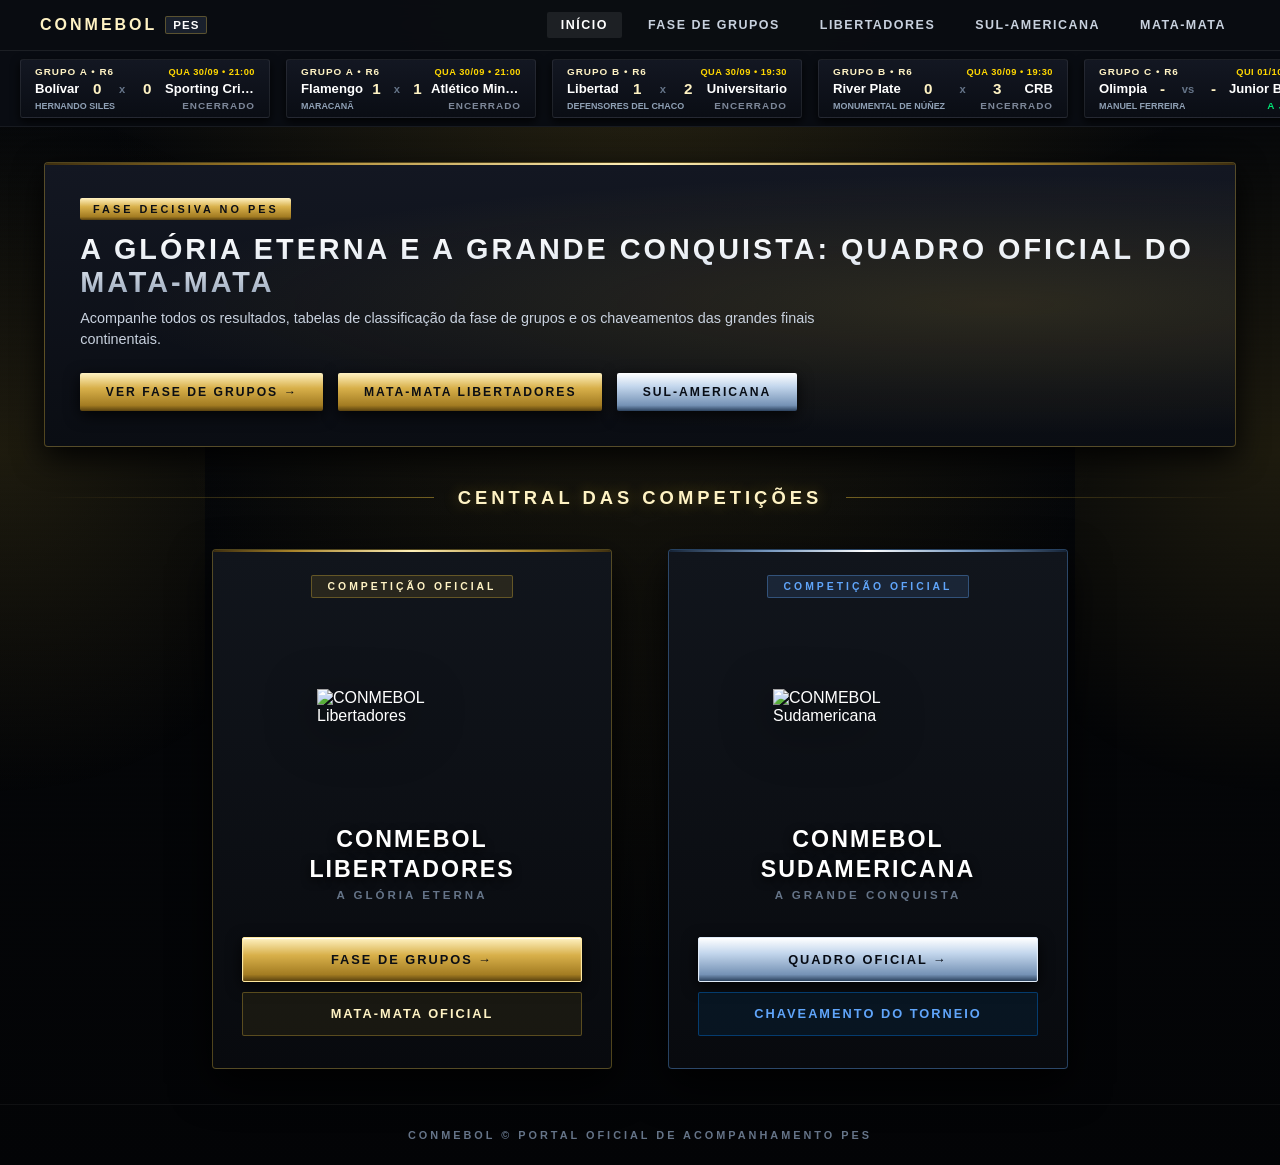
==== index.html @ 886b2bab "first commit" ====
<!DOCTYPE html>
<html lang="pt-BR">
<head>
    <meta charset="UTF-8">
    <meta name="viewport" content="width=device-width, initial-scale=1.0, maximum-scale=1.0, user-scalable=no">
    <title>CONMEBOL PES | Portal Oficial de Competições</title>
    <!-- CSS PRINCIPAL -->
    <link rel="stylesheet" href="assets/css/index.css?v=22">
    <!-- ESTILO DO PLAYER DE ÁUDIO -->
    <link rel="stylesheet" href="assets/css/audio-player.css?v=29">
</head>
<body class="tema-portal">

    <!-- 1. BARRA DE NAVEGAÇÃO SUPERIOR OFICIAL -->
    <header id="cabecalho-portal">
        <div class="nav-container">
            <div class="brand-logo">
                <span class="tag-confederacao-mini">CONMEBOL</span>
                <span class="tag-pes-mini">PES</span>
            </div>
            
            <nav class="nav-menu">
                <a href="index.html" class="nav-link ativo">Início</a>
                <a href="fase-de-grupos.html" class="nav-link">Fase de Grupos</a>
                <a href="libertadores-oficial.html" class="nav-link link-liberta">Libertadores</a>
                <a href="sulamericana-oficial.html" class="nav-link link-sula">Sul-Americana</a>
                <a href="chaveamento-libertadores.html" class="nav-link">Mata-Mata</a>
            </nav>
        </div>
    </header>

    <!-- 2. FAIXA DE JOGOS DINÂMICA (JOGOS DO DIA / DATA MAIS PRÓXIMA) -->
    <section class="ticker-jogos">
        <div class="ticker-lista" id="ticker-lista">
            <!-- Gerado dinamicamente pelo ticker.js -->
        </div>
    </section>

    <!-- 3. CONTEÚDO PRINCIPAL DO PORTAL -->
    <main id="conteudo-principal">

        <!-- PAINEL DE DESTAQUE BROADCAST -->
        <section class="secao-destaque-broadcast">
            <article class="banner-principal-destaque">
                <div class="conteudo-banner">
                    <span class="tag-categoria-banner">FASE DECISIVA NO PES</span>
                    <h2>A Glória Eterna e A Grande Conquista: Quadro Oficial do Mata-Mata</h2>
                    <p>Acompanhe todos os resultados, tabelas de classificação da fase de grupos e os chaveamentos das grandes finais continentais.</p>
                    <div class="links-rapidos-banner">
                        <a href="fase-de-grupos.html" class="btn-banner-link ouro">Ver Fase de Grupos &rarr;</a>
                        <a href="libertadores-oficial.html" class="btn-banner-link ouro">Mata-Mata Libertadores</a>
                        <a href="sulamericana-oficial.html" class="btn-banner-link prata">Sul-Americana</a>
                    </div>
                </div>
            </article>
        </section>

        <!-- DIVISOR DE SEÇÃO -->
        <div class="divisor-secao">
            <span class="linha-marcador-ouro"></span>
            <h2 class="titulo-secao-competicoes">CENTRAL DAS COMPETIÇÕES</h2>
            <span class="linha-marcador-ouro"></span>
        </div>

        <!-- 4. OS DOIS CARDS OFICIAIS METÁLICOS LAPIDADOS -->
        <section class="container-selecao-copa">

            <!-- CARD CONMEBOL LIBERTADORES -->
            <article class="card-copa libertadores">
                <span class="faixa-topo-card">COMPETIÇÃO OFICIAL</span>
                
                <div class="emblema-copa">
                    <img src="https://www.ogol.com.br/img/logos/edicoes/130437_imgbank_.png" alt="CONMEBOL Libertadores">
                </div>
                
                <div class="bloco-info-card">
                    <h2>CONMEBOL Libertadores</h2>
                    <span class="slogan-card">A GLÓRIA ETERNA</span>
                </div>

                <div class="acoes-card">
                    <a href="fase-de-grupos.html" class="btn-copa btn-primario-liberta">
                        Fase de Grupos &rarr;
                    </a>
                    <a href="libertadores-oficial.html" class="btn-copa btn-secundario-liberta">
                        Mata-Mata Oficial
                    </a>
                </div>
            </article>

            <!-- CARD CONMEBOL SUDAMERICANA -->
            <article class="card-copa sulamericana">
                <span class="faixa-topo-card">COMPETIÇÃO OFICIAL</span>
                
                <div class="emblema-copa">
                    <img src="https://www.ogol.com.br/img/logos/competicoes/269_imgbank_cs_20250311124354.png" alt="CONMEBOL Sudamericana">
                </div>
                
                <div class="bloco-info-card">
                    <h2>CONMEBOL Sudamericana</h2>
                    <span class="slogan-card">A GRANDE CONQUISTA</span>
                </div>

                <div class="acoes-card">
                    <a href="sulamericana-oficial.html" class="btn-copa btn-primario-sula">
                        Quadro Oficial &rarr;
                    </a>
                    <a href="chaveamento-sulamericana.html" class="btn-copa btn-secundario-sula">
                        Chaveamento do Torneio
                    </a>
                </div>
            </article>

        </section>

    </main>

    <!-- RODAPÉ OFICIAL -->
    <footer id="rodape">
        <p>CONMEBOL &copy; Portal Oficial de Acompanhamento PES</p>
    </footer>

    <!-- SCRIPTS -->
    <script src="assets/js/ticker.js?v=22"></script>
    <script src="assets/js/audio-player.js?v=29"></script>
</body>
</html>
---- assets/css/index.css ----
/* ==========================================================================
   assets/css/index.css - PORTAL OFICIAL CONMEBOL PES (TICKER FULLWIDTH)
   ========================================================================== */

/* TIPOGRAFIA OFICIAL BRANDING */
@font-face {
    font-family: 'Branding';
    src: url('../fonts/Branding%20Thin.otf') format('opentype');
    font-weight: 100;
}
@font-face {
    font-family: 'Branding';
    src: url('../fonts/Branding%20Light.otf') format('opentype');
    font-weight: 300;
}
@font-face {
    font-family: 'Branding';
    src: url('../fonts/Branding%20Medium.otf') format('opentype');
    font-weight: 500;
}
@font-face {
    font-family: 'Branding';
    src: url('../fonts/Branding%20Semibold.otf') format('opentype');
    font-weight: 600;
}
@font-face {
    font-family: 'Branding';
    src: url('../fonts/Branding%20Bold.otf') format('opentype');
    font-weight: 700;
}
@font-face {
    font-family: 'Branding';
    src: url('../fonts/Branding%20Black.otf') format('opentype');
    font-weight: 900;
}

:root {
    --tv-black-base: #06080b;
    --tv-black-panel: #0d1117;
    --tv-black-card: #11151c;
    
    /* Libertadores */
    --gold-bright: #fff3c4;
    --gold-main: #d4af37;
    --gold-metal: #aa8428;
    --gold-badge: linear-gradient(180deg, #fff2c2 0%, #d8b04a 40%, #a37c22 85%, #5a420f 100%);
    --gold-bar: linear-gradient(90deg, #3d2e0f 0%, #a8832a 20%, #fff0b8 50%, #a8832a 80%, #3d2e0f 100%);
    --border-gold: rgba(212, 175, 55, 0.35);
    
    /* Sul-Americana */
    --silver-bright: #ffffff;
    --silver-main: #d0dce8;
    --silver-badge: linear-gradient(180deg, #ffffff 0%, #c4d7ed 35%, #7592b5 85%, #2c425e 100%);
    --silver-bar: linear-gradient(90deg, #152336 0%, #7697be 25%, #ffffff 50%, #7697be 75%, #152336 100%);
    --sula-blue: #0088ff;
    --sula-blue-light: #60a5fa;
    --border-sula: rgba(96, 165, 250, 0.35);
    
    --text-pure-white: #ffffff;
    --text-silver: #c8d1de;
    --text-muted: #657488;
    --font-main: 'Branding', sans-serif;
}

/* RESET E BASE */
* {
    margin: 0;
    padding: 0;
    box-sizing: border-box;
    font-family: var(--font-main);
}

body.tema-portal {
    background-color: var(--tv-black-base);
    background-image: 
        radial-gradient(ellipse at 50% -10%, rgba(212, 175, 55, 0.16) 0%, transparent 60%),
        linear-gradient(180deg, rgba(6, 8, 11, 0.7) 0%, rgba(3, 4, 6, 0.98) 100%),
        repeating-linear-gradient(0deg, transparent, transparent 3px, rgba(0, 0, 0, 0.3) 3px, rgba(0, 0, 0, 0.3) 6px);
    color: var(--text-pure-white);
    min-height: 100vh;
    display: flex;
    flex-direction: column;
    position: relative;
    overflow-x: hidden;
    transition: background 0.5s cubic-bezier(0.2, 0.9, 0.3, 1);
}

/* LUZES DE ESTÚDIO LATERAIS */
body.tema-portal::before,
body.tema-portal::after {
    content: '';
    position: fixed;
    top: 0;
    bottom: 0;
    width: 16vw;
    pointer-events: none;
    z-index: 1;
    transition: all 0.5s ease;
}

body.tema-portal::before {
    left: 0;
    background: radial-gradient(circle at left, rgba(212, 175, 55, 0.12) 0%, transparent 70%);
}

body.tema-portal::after {
    right: 0;
    background: radial-gradient(circle at right, rgba(212, 175, 55, 0.12) 0%, transparent 70%);
}

/* ILUMINAÇÃO DINÂMICA AO PASSAR O MOUSE */
body.tema-portal:has(.card-copa.sulamericana:hover) {
    background-color: #030711;
    background-image: 
        radial-gradient(ellipse at 50% -10%, rgba(0, 136, 255, 0.2) 0%, transparent 60%),
        linear-gradient(180deg, rgba(3, 7, 17, 0.75) 0%, rgba(1, 4, 10, 0.98) 100%),
        repeating-linear-gradient(0deg, transparent, transparent 3px, rgba(0, 0, 0, 0.35) 3px, rgba(0, 0, 0, 0.35) 6px);
}

body.tema-portal:has(.card-copa.sulamericana:hover)::before,
body.tema-portal:has(.card-copa.sulamericana:hover)::after {
    background: radial-gradient(circle, rgba(0, 136, 255, 0.2) 0%, transparent 70%);
}

body.tema-portal:has(.card-copa.sulamericana:hover) .card-copa.libertadores {
    opacity: 0.35;
    transform: scale(0.97);
    filter: grayscale(0.5);
}

body.tema-portal:has(.card-copa.libertadores:hover) .card-copa.sulamericana {
    opacity: 0.35;
    transform: scale(0.97);
    filter: grayscale(0.5);
}

/* 1. NAVBAR OFICIAL */
#cabecalho-portal {
    background: rgba(10, 13, 18, 0.96);
    border-bottom: 1px solid rgba(255, 255, 255, 0.08);
    backdrop-filter: blur(10px);
    position: sticky;
    top: 0;
    z-index: 100;
}

.nav-container {
    max-width: 1240px;
    margin: 0 auto;
    padding: 12px 20px;
    display: flex;
    justify-content: space-between;
    align-items: center;
}

.brand-logo {
    display: flex;
    align-items: center;
    gap: 8px;
}

.tag-confederacao-mini {
    font-size: 1rem;
    font-weight: 900;
    letter-spacing: 3px;
    color: var(--gold-bright);
}

.tag-pes-mini {
    background: #19202c;
    border: 1px solid var(--border-gold);
    color: #ffffff;
    font-size: 0.72rem;
    font-weight: 900;
    padding: 2px 7px;
    border-radius: 2px;
    letter-spacing: 1px;
}

.nav-menu {
    display: flex;
    gap: 12px;
    align-items: center;
}

.nav-link {
    color: var(--text-silver);
    text-decoration: none;
    font-size: 0.78rem;
    font-weight: 800;
    text-transform: uppercase;
    letter-spacing: 1.5px;
    padding: 6px 14px;
    border-radius: 2px;
    transition: all 0.25s ease;
}

.nav-link:hover, .nav-link.ativo {
    color: #ffffff;
    background: rgba(255, 255, 255, 0.08);
}

.nav-link.link-liberta:hover { color: var(--gold-bright); }
.nav-link.link-sula:hover { color: var(--sula-blue-light); }

/* 2. MATCH TICKER (100% LIMPO E CONTÍNUO) */
.ticker-jogos {
    background: #090c12;
    border-bottom: 1px solid rgba(255, 255, 255, 0.06);
    display: flex;
    align-items: center;
    overflow: hidden;
    padding: 8px 0;
    position: relative;
    z-index: 10;
    width: 100%;
}

.ticker-lista {
    display: flex;
    gap: 16px;
    width: max-content;
    will-change: transform;
    animation: tickerInfinito 90s linear infinite;
    padding-left: 20px;
}

.ticker-jogos:hover .ticker-lista {
    animation-play-state: paused;
}

@keyframes tickerInfinito {
    0% {
        transform: translateX(0);
    }
    100% {
        transform: translateX(-50%);
    }
}

.card-jogo-ticker {
    background: linear-gradient(180deg, #131722 0%, #0a0d14 100%);
    border: 1px solid rgba(255, 255, 255, 0.08);
    border-radius: 3px;
    padding: 6px 14px;
    min-width: 250px;
    display: flex;
    flex-direction: column;
    gap: 3px;
    box-shadow: 0 4px 10px rgba(0, 0, 0, 0.8);
    flex-shrink: 0;
    transition: border-color 0.2s, transform 0.2s;
}

.card-jogo-ticker:hover {
    border-color: var(--gold-bright);
    transform: translateY(-2px);
}

.badge-copa-ticker {
    font-size: 0.62rem;
    font-weight: 900;
    letter-spacing: 1px;
    color: var(--gold-bright);
}

.linha-placar-ticker {
    display: flex;
    justify-content: space-between;
    align-items: center;
    font-size: 0.82rem;
    font-weight: 800;
}

.time-ticker {
    color: #ffffff;
    max-width: 90px;
    white-space: nowrap;
    overflow: hidden;
    text-overflow: ellipsis;
}

.gols-ticker {
    color: var(--gold-bright);
    font-size: 0.95rem;
    font-weight: 900;
}

.vs-ticker {
    color: var(--text-muted);
    font-size: 0.7rem;
    margin: 0 4px;
}

/* STATUS AUTOMÁTICO */
.status-ticker {
    font-size: 0.62rem;
    font-weight: 900;
    text-align: right;
    letter-spacing: 1px;
    text-transform: uppercase;
}

.status-ticker.encerrado {
    color: #7d8799;
}

.status-ticker.proximo {
    color: #00e676;
}

/* 3. CONTEÚDO PRINCIPAL */
#conteudo-principal {
    position: relative;
    z-index: 2;
    max-width: 1240px;
    width: 100%;
    margin: 0 auto;
    padding: 2.2rem 1.5rem;
    flex: 1;
    display: flex;
    flex-direction: column;
    gap: 2.5rem;
}

/* BANNER DESTAQUE */
.secao-destaque-broadcast {
    width: 100%;
}

.banner-principal-destaque {
    background: 
        radial-gradient(ellipse at 80% 50%, rgba(212, 175, 55, 0.15) 0%, transparent 65%),
        linear-gradient(180deg, #131722 0%, #0a0d13 100%);
    border: 1px solid var(--border-gold);
    border-radius: 4px;
    padding: 2.2rem;
    box-shadow: 0 10px 30px rgba(0, 0, 0, 0.9);
    position: relative;
    overflow: hidden;
}

.banner-principal-destaque::before {
    content: '';
    position: absolute;
    top: 0;
    left: 0;
    right: 0;
    height: 2px;
    background: var(--gold-bar);
}

.tag-categoria-banner {
    font-size: 0.68rem;
    font-weight: 900;
    letter-spacing: 3px;
    color: #0b0e14;
    background: var(--gold-badge);
    padding: 0.3rem 0.8rem;
    border-radius: 2px;
    display: inline-block;
    margin-bottom: 0.8rem;
}

.conteudo-banner h2 {
    font-size: 1.8rem;
    font-weight: 900;
    text-transform: uppercase;
    letter-spacing: 3px;
    margin-bottom: 0.6rem;
    background: linear-gradient(180deg, #ffffff 0%, #e2e8f0 45%, #94a3b8 100%);
    -webkit-background-clip: text;
    -webkit-text-fill-color: transparent;
}

.conteudo-banner p {
    color: var(--text-silver);
    font-size: 0.9rem;
    font-weight: 500;
    max-width: 750px;
    margin-bottom: 1.5rem;
    line-height: 1.4;
}

.links-rapidos-banner {
    display: flex;
    gap: 15px;
    flex-wrap: wrap;
}

.btn-banner-link {
    text-decoration: none;
    font-size: 0.76rem;
    font-weight: 900;
    letter-spacing: 2px;
    text-transform: uppercase;
    padding: 0.75rem 1.6rem;
    border-radius: 2px;
    transition: all 0.25s ease;
}

.btn-banner-link.ouro {
    background: var(--gold-badge);
    color: #0b0e14;
    box-shadow: 0 4px 15px rgba(0, 0, 0, 0.8);
}

.btn-banner-link.ouro:hover {
    box-shadow: 0 0 20px rgba(212, 175, 55, 0.7);
}

.btn-banner-link.prata {
    background: var(--silver-badge);
    color: #080d16;
    box-shadow: 0 4px 15px rgba(0, 0, 0, 0.8);
}

.btn-banner-link.prata:hover {
    box-shadow: 0 0 20px rgba(96, 165, 250, 0.7);
}

/* DIVISOR DE SEÇÃO */
.divisor-secao {
    display: flex;
    align-items: center;
    justify-content: center;
    gap: 1.5rem;
    width: 100%;
}

.linha-marcador-ouro {
    flex: 1;
    height: 1px;
    background: linear-gradient(90deg, transparent 0%, rgba(212, 175, 55, 0.5) 100%);
}

.divisor-secao .linha-marcador-ouro:last-child {
    background: linear-gradient(90deg, rgba(212, 175, 55, 0.5) 0%, transparent 100%);
}

.titulo-secao-competicoes {
    font-size: 1.15rem;
    font-weight: 900;
    letter-spacing: 4px;
    color: var(--gold-bright);
    text-transform: uppercase;
    text-shadow: 0 0 15px rgba(212, 175, 55, 0.4);
}

/* 4. CARDS DAS COPAS */
.container-selecao-copa {
    display: flex;
    flex-direction: row;
    justify-content: center;
    align-items: center;
    gap: 3.5rem;
    width: 100%;
}

.card-copa {
    width: 400px;
    min-height: 520px;
    background: linear-gradient(180deg, #11151c 0%, #080a0e 100%);
    border: 1px solid rgba(255, 255, 255, 0.1);
    border-radius: 4px;
    position: relative;
    display: flex;
    flex-direction: column;
    align-items: center;
    justify-content: space-between;
    padding: 1.6rem 1.8rem 2rem;
    box-shadow: 0 15px 40px rgba(0, 0, 0, 0.9);
    transition: all 0.35s cubic-bezier(0.2, 0.9, 0.3, 1);
    overflow: hidden;
}

.faixa-topo-card {
    font-size: 0.65rem;
    font-weight: 900;
    letter-spacing: 3px;
    text-transform: uppercase;
    padding: 0.3rem 1rem;
    border-radius: 2px;
}

/* LIBERTADORES */
.card-copa.libertadores {
    border-color: var(--border-gold);
}

.card-copa.libertadores::before {
    content: '';
    position: absolute;
    top: 0;
    left: 0;
    right: 0;
    height: 2px;
    background: var(--gold-bar);
}

.card-copa.libertadores .faixa-topo-card {
    background: rgba(212, 175, 55, 0.12);
    border: 1px solid rgba(212, 175, 55, 0.35);
    color: var(--gold-bright);
}

.card-copa.libertadores:hover {
    transform: translateY(-8px) scale(1.02);
    border-color: var(--gold-bright);
    box-shadow: 0 25px 60px rgba(0, 0, 0, 0.95), 0 0 35px rgba(212, 175, 55, 0.35);
}

/* SUL-AMERICANA */
.card-copa.sulamericana {
    border-color: var(--border-sula);
}

.card-copa.sulamericana::before {
    content: '';
    position: absolute;
    top: 0;
    left: 0;
    right: 0;
    height: 2px;
    background: var(--silver-bar);
}

.card-copa.sulamericana .faixa-topo-card {
    background: rgba(96, 165, 250, 0.12);
    border: 1px solid rgba(96, 165, 250, 0.35);
    color: var(--sula-blue-light);
}

.card-copa.sulamericana:hover {
    transform: translateY(-8px) scale(1.02);
    border-color: var(--silver-bright);
    box-shadow: 0 25px 60px rgba(0, 0, 0, 0.95), 0 0 35px rgba(0, 136, 255, 0.4);
}

/* EMBLEMAS */
.emblema-copa {
    width: 100%;
    height: 170px;
    display: flex;
    align-items: center;
    justify-content: center;
    position: relative;
    margin: 0.4rem 0;
}

.card-copa img,
.emblema-copa img {
    max-width: 190px !important;
    max-height: 150px !important;
    width: auto !important;
    height: auto !important;
    object-fit: contain !important;
    display: block;
    filter: drop-shadow(0 12px 25px rgba(0, 0, 0, 0.95));
    transition: transform 0.35s cubic-bezier(0.2, 0.9, 0.3, 1);
}

.card-copa:hover img {
    transform: scale(1.06);
}

/* TEXTOS DOS CARDS */
.bloco-info-card {
    display: flex;
    flex-direction: column;
    align-items: center;
    text-align: center;
    gap: 0.3rem;
    margin: 0.5rem 0 1.2rem;
}

.card-copa h2 {
    font-size: 1.45rem !important;
    font-weight: 900;
    text-transform: uppercase;
    letter-spacing: 2px;
    color: #ffffff !important;
    text-shadow: 0 3px 10px rgba(0, 0, 0, 0.9);
    line-height: 1.3;
}

.slogan-card {
    font-size: 0.72rem;
    font-weight: 800;
    letter-spacing: 3px;
    text-transform: uppercase;
    color: var(--text-muted);
}

.card-copa.libertadores:hover .slogan-card {
    color: var(--gold-bright);
    text-shadow: 0 0 10px rgba(212, 175, 55, 0.5);
}

.card-copa.sulamericana:hover .slogan-card {
    color: var(--sula-blue-light);
    text-shadow: 0 0 10px rgba(0, 136, 255, 0.5);
}

/* BOTÕES DE NAVEGAÇÃO */
.acoes-card {
    display: flex;
    flex-direction: column;
    width: 100%;
    gap: 10px;
}

.btn-copa {
    width: 100%;
    padding: 0.85rem 1.2rem;
    border-radius: 2px;
    font-size: 0.8rem;
    font-weight: 900;
    letter-spacing: 2px;
    text-transform: uppercase;
    text-align: center;
    text-decoration: none;
    transition: all 0.25s ease;
    display: block;
}

/* Botões Libertadores */
.btn-primario-liberta {
    background: var(--gold-badge);
    color: #0b0e14;
    border: 1px solid #ffe89e;
    box-shadow: 0 4px 15px rgba(0, 0, 0, 0.8), inset 0 1px 1px rgba(255, 255, 255, 0.9);
}

.btn-primario-liberta:hover {
    box-shadow: 0 0 25px rgba(212, 175, 55, 0.85);
    color: #000000;
}

.btn-secundario-liberta {
    background: rgba(212, 175, 55, 0.08);
    border: 1px solid rgba(212, 175, 55, 0.35);
    color: var(--gold-bright);
}

.btn-secundario-liberta:hover {
    background: rgba(212, 175, 55, 0.2);
    border-color: var(--gold-bright);
    color: #ffffff;
}

/* Botões Sul-Americana */
.btn-primario-sula {
    background: var(--silver-badge);
    color: #060b14;
    border: 1px solid #e0ebf8;
    box-shadow: 0 4px 15px rgba(0, 0, 0, 0.8), inset 0 1px 1px rgba(255, 255, 255, 0.9);
}

.btn-primario-sula:hover {
    box-shadow: 0 0 25px rgba(0, 136, 255, 0.85);
    color: #000000;
}

.btn-secundario-sula {
    background: rgba(0, 136, 255, 0.08);
    border: 1px solid rgba(0, 136, 255, 0.35);
    color: var(--sula-blue-light);
}

.btn-secundario-sula:hover {
    background: rgba(0, 136, 255, 0.2);
    border-color: var(--silver-bright);
    color: #ffffff;
}

/* RODAPÉ */
#rodape {
    position: relative;
    z-index: 2;
    text-align: center;
    padding: 1.5rem;
    font-size: 0.68rem;
    font-weight: 700;
    color: var(--text-muted);
    letter-spacing: 3px;
    text-transform: uppercase;
    border-top: 1px solid rgba(255, 255, 255, 0.05);
    margin-top: auto;
}

/* RESPONSIVIDADE */
@media (max-width: 900px) {
    .nav-container {
        flex-direction: column;
        gap: 10px;
    }

    .container-selecao-copa {
        flex-direction: column;
        gap: 2rem;
    }

    .card-copa {
        width: 100%;
        max-width: 350px;
        min-height: 480px;
    }

    .banner-principal-destaque {
        padding: 1.5rem;
    }

    .conteudo-banner h2 {
        font-size: 1.3rem;
    }
}
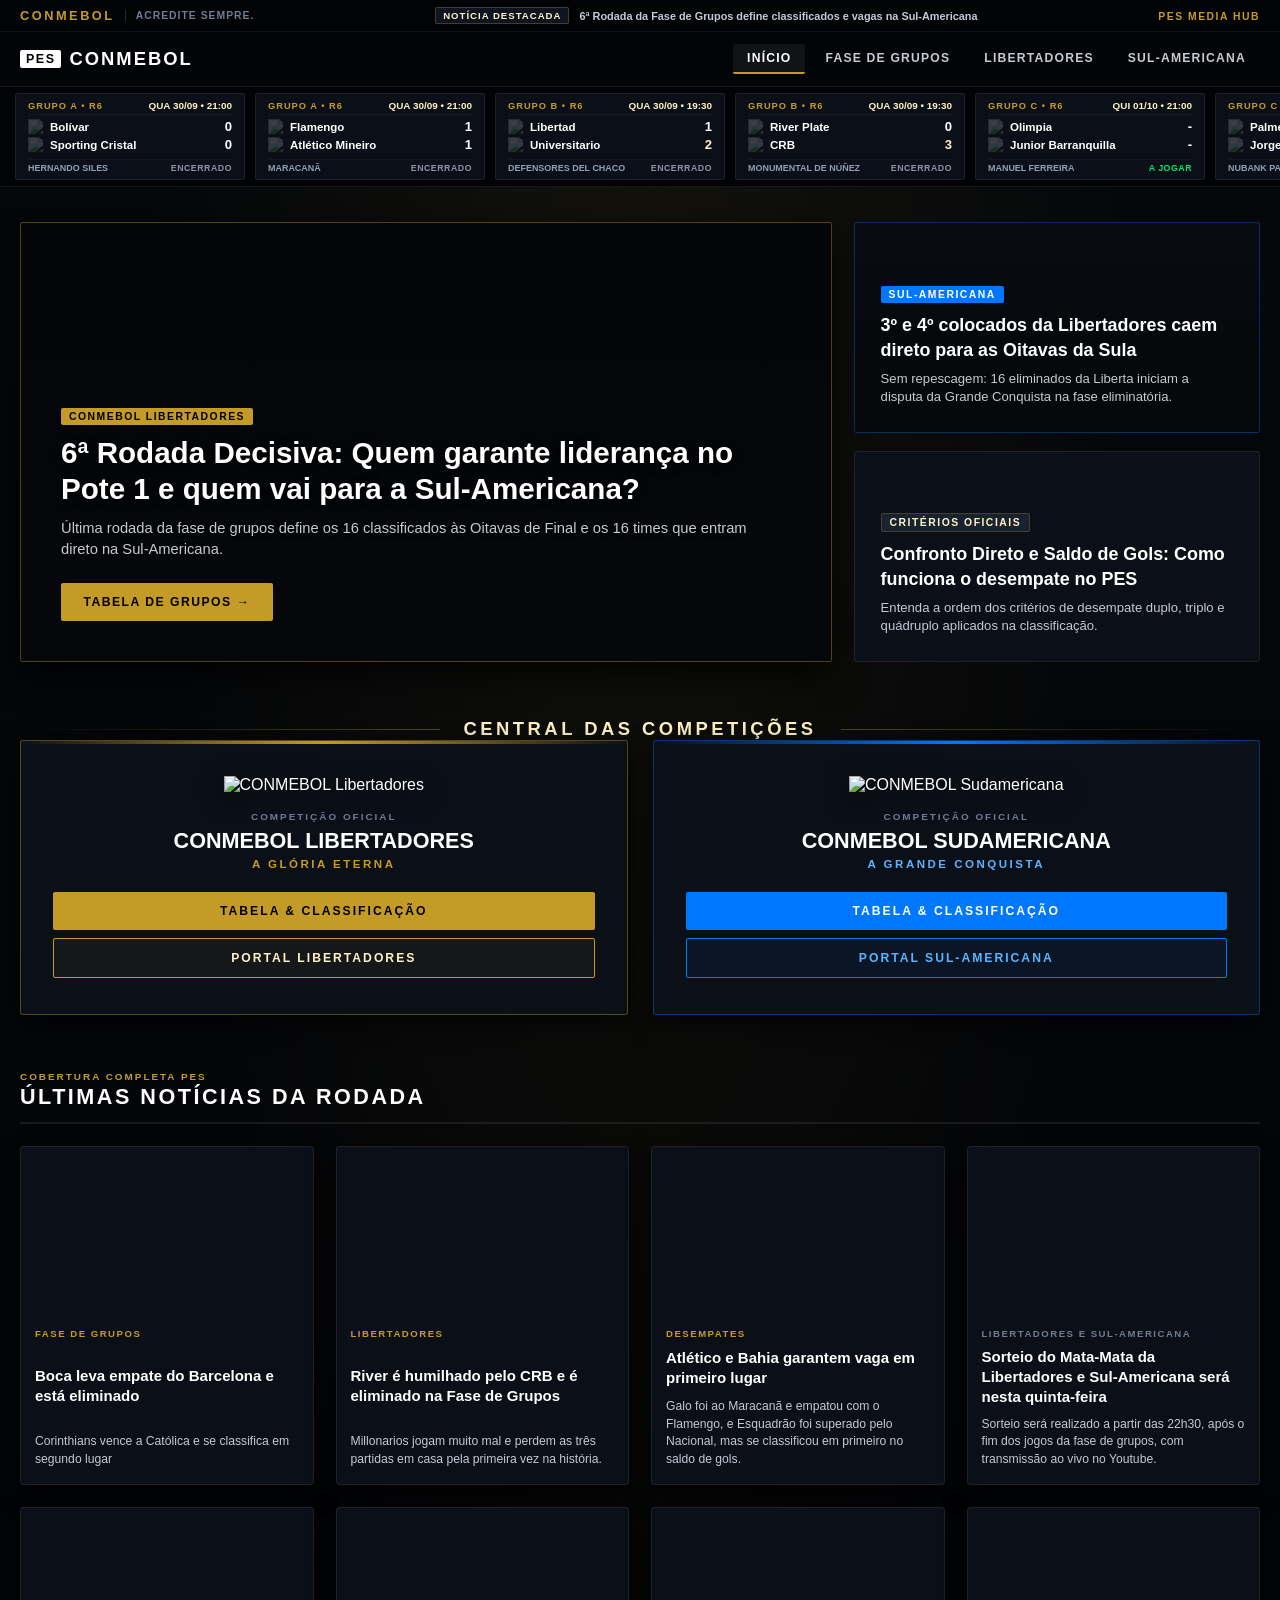
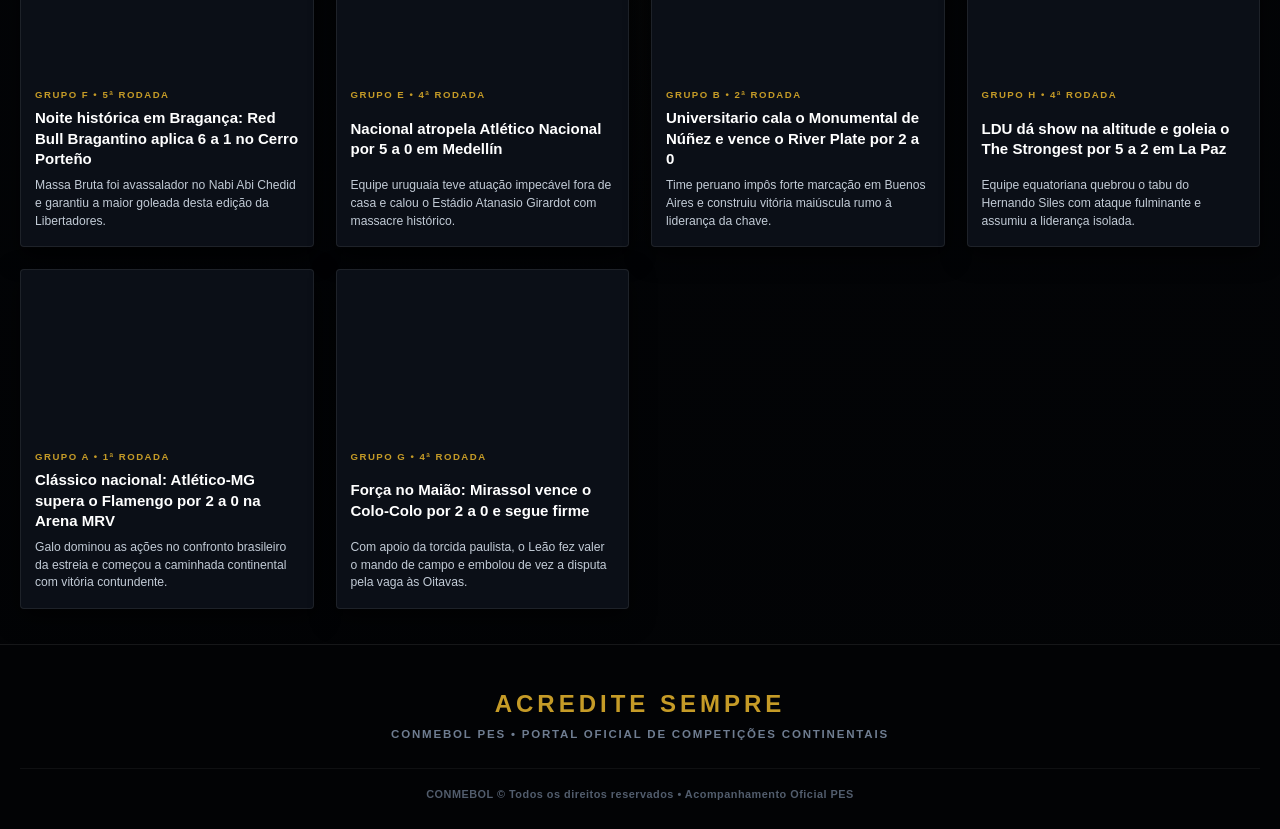
==== commit 118b90de: "atualiza portal" ====
--- a/index.html
+++ b/index.html
@@ -3,125 +3,173 @@
 <head>
     <meta charset="UTF-8">
     <meta name="viewport" content="width=device-width, initial-scale=1.0, maximum-scale=1.0, user-scalable=no">
-    <title>CONMEBOL PES | Portal Oficial de Competições</title>
-    <!-- CSS PRINCIPAL -->
-    <link rel="stylesheet" href="assets/css/index.css?v=22">
+    <title>CONMEBOL PES | Portal Oficial</title>
+    <!-- CSS DO PORTAL -->
+    <link rel="stylesheet" href="assets/css/index.css?v=31">
     <!-- ESTILO DO PLAYER DE ÁUDIO -->
-    <link rel="stylesheet" href="assets/css/audio-player.css?v=29">
+    <link rel="stylesheet" href="assets/css/audio-player.css?v=30">
 </head>
-<body class="tema-portal">
+<body class="portal-ge-conmebol">
 
-    <!-- 1. BARRA DE NAVEGAÇÃO SUPERIOR OFICIAL -->
-    <header id="cabecalho-portal">
-        <div class="nav-container">
-            <div class="brand-logo">
-                <span class="tag-confederacao-mini">CONMEBOL</span>
-                <span class="tag-pes-mini">PES</span>
+    <!-- 1. BARRA SUPERIOR INSTITUCIONAL (ESTILO CONMEBOL OFICIAL) -->
+    <div class="topbar-conmebol">
+        <div class="topbar-container">
+            <div class="bloco-marca-conmebol">
+                <span class="logo-conmebol-txt">CONMEBOL</span>
+                <span class="slogan-topo">Acredite sempre.</span>
             </div>
-            
-            <nav class="nav-menu">
-                <a href="index.html" class="nav-link ativo">Início</a>
-                <a href="fase-de-grupos.html" class="nav-link">Fase de Grupos</a>
-                <a href="libertadores-oficial.html" class="nav-link link-liberta">Libertadores</a>
-                <a href="sulamericana-oficial.html" class="nav-link link-sula">Sul-Americana</a>
-                <a href="chaveamento-libertadores.html" class="nav-link">Mata-Mata</a>
+            <div class="destaque-topo-ticker">
+                <span class="tag-noticia-topo" id="ticker-top-tag">NOTÍCIA DESTACADA</span>
+                <span class="texto-noticia-topo" id="ticker-top-texto">6ª Rodada da Fase de Grupos define classificados e vagas na Sul-Americana</span>
+            </div>
+            <div class="links-topo-extra">
+                <span class="link-item-topo">PES MEDIA HUB</span>
+            </div>
+        </div>
+    </div>
+
+    <!-- 2. NAVBAR PRINCIPAL -->
+    <header id="cabecalho-principal">
+        <div class="navbar-container">
+            <div class="logo-area">
+                <a href="index.html" class="brand-portal">
+                    <span class="logo-pes-destaque">PES</span>
+                    <span class="logo-conmebol-sec">CONMEBOL</span>
+                </a>
+            </div>
+
+            <nav class="nav-links-menu">
+                <a href="index.html" class="nav-item ativo">Início</a>
+                <a href="fase-de-grupos.html" class="nav-item">Fase de Grupos</a>
+                <a href="libertadores.html" class="nav-item liberta-cor">Libertadores</a>
+                <a href="sulamericana.html" class="nav-item sula-cor">Sul-Americana</a>
             </nav>
         </div>
     </header>
 
-    <!-- 2. FAIXA DE JOGOS DINÂMICA (JOGOS DO DIA / DATA MAIS PRÓXIMA) -->
-    <section class="ticker-jogos">
+    <!-- 3. FAIXA DE JOGOS DINÂMICA (MATCH TICKER) -->
+    <section class="ticker-jogos-ge">
         <div class="ticker-lista" id="ticker-lista">
             <!-- Gerado dinamicamente pelo ticker.js -->
         </div>
     </section>
 
-    <!-- 3. CONTEÚDO PRINCIPAL DO PORTAL -->
-    <main id="conteudo-principal">
+    <!-- 4. CONTEÚDO PRINCIPAL DO PORTAL -->
+    <main id="corpo-portal">
 
-        <!-- PAINEL DE DESTAQUE BROADCAST -->
-        <section class="secao-destaque-broadcast">
-            <article class="banner-principal-destaque">
-                <div class="conteudo-banner">
-                    <span class="tag-categoria-banner">FASE DECISIVA NO PES</span>
-                    <h2>A Glória Eterna e A Grande Conquista: Quadro Oficial do Mata-Mata</h2>
-                    <p>Acompanhe todos os resultados, tabelas de classificação da fase de grupos e os chaveamentos das grandes finais continentais.</p>
-                    <div class="links-rapidos-banner">
-                        <a href="fase-de-grupos.html" class="btn-banner-link ouro">Ver Fase de Grupos &rarr;</a>
-                        <a href="libertadores-oficial.html" class="btn-banner-link ouro">Mata-Mata Libertadores</a>
-                        <a href="sulamericana-oficial.html" class="btn-banner-link prata">Sul-Americana</a>
+        <!-- GRID DE MANCHETES PRINCIPAIS (NOTICIAS.JSON) -->
+        <section class="secao-hero-ge">
+            <!-- Manchete Principal (Grande à Esquerda) -->
+            <article class="manchete-hero-grande" id="hero-destaque-principal">
+                <div class="imagem-hero-bg" style="background-image: linear-gradient(to top, rgba(5,7,10,0.95) 15%, rgba(5,7,10,0.3) 70%), url('https://admin.cnnbrasil.com.br/wp-content/uploads/sites/12/2025/03/taca-libertadores-e1742232529519.jpeg?w=1200&h=675&crop=1');">
+                    <div class="conteudo-hero">
+                        <span class="badge-categoria-hero ouro">CONMEBOL LIBERTADORES</span>
+                        <h2>6ª Rodada Decisiva: Quem garante liderança no Pote 1 e quem vai para a Sul-Americana?</h2>
+                        <p>Última rodada da fase de grupos define os 16 classificados às Oitavas de Final e os 16 times que entram direto na Sul-Americana.</p>
+                        <div class="botoes-hero-links">
+                            <a href="fase-de-grupos.html" class="btn-hero primario">Tabela de Grupos &rarr;</a>
+                        </div>
                     </div>
                 </div>
             </article>
+
+            <!-- Coluna de Manchetes Secundárias (À Direita) -->
+            <div class="coluna-hero-secundaria" id="hero-destaques-secundarios">
+                
+                <!-- Manchete Secundária com Imagem da Sul-Americana -->
+                <article class="card-hero-menor com-imagem" style="background-image: linear-gradient(to top, rgba(5,7,10,0.95) 30%, rgba(5,7,10,0.45) 100%), url('https://img.band.com.br/image/2025/10/10/trofeu-da-sul-americana-13580.jpg');">
+                    <div class="conteudo-card-menor">
+                        <span class="badge-categoria-hero azul">SUL-AMERICANA</span>
+                        <h3>3º e 4º colocados da Libertadores caem direto para as Oitavas da Sula</h3>
+                        <p>Sem repescagem: 16 eliminados da Liberta iniciam a disputa da Grande Conquista na fase eliminatória.</p>
+                    </div>
+                </article>
+
+                <article class="card-hero-menor">
+                    <div class="conteudo-card-menor">
+                        <span class="badge-categoria-hero neutro">CRITÉRIOS OFICIAIS</span>
+                        <h3>Confronto Direto e Saldo de Gols: Como funciona o desempate no PES</h3>
+                        <p>Entenda a ordem dos critérios de desempate duplo, triplo e quádruplo aplicados na classificação.</p>
+                    </div>
+                </article>
+            </div>
         </section>
 
-        <!-- DIVISOR DE SEÇÃO -->
-        <div class="divisor-secao">
-            <span class="linha-marcador-ouro"></span>
-            <h2 class="titulo-secao-competicoes">CENTRAL DAS COMPETIÇÕES</h2>
-            <span class="linha-marcador-ouro"></span>
-        </div>
+        <!-- CENTRAL DAS COMPETIÇÕES -->
+        <section class="secao-centrais-copas">
+            <div class="divisor-titulo-secao">
+                <span class="linha-dourada"></span>
+                <h2>CENTRAL DAS COMPETIÇÕES</h2>
+                <span class="linha-dourada"></span>
+            </div>
 
-        <!-- 4. OS DOIS CARDS OFICIAIS METÁLICOS LAPIDADOS -->
-        <section class="container-selecao-copa">
+            <div class="grid-cards-copas">
+                <!-- CARD LIBERTADORES -->
+                <article class="card-competicao liberta-tema">
+                    <div class="glow-topo-card"></div>
+                    <div class="emblema-card">
+                        <img src="https://www.ogol.com.br/img/logos/edicoes/130437_imgbank_.png" alt="CONMEBOL Libertadores">
+                    </div>
+                    <div class="info-card-texto">
+                        <span class="sub-chancela">COMPETIÇÃO OFICIAL</span>
+                        <h3>CONMEBOL Libertadores</h3>
+                        <span class="slogan-torneio ouro">A GLÓRIA ETERNA</span>
+                    </div>
+                    <div class="botoes-card-acoes">
+                        <a href="fase-de-grupos.html" class="btn-card ouro-btn">Tabela &amp; Classificação</a>
+                        <a href="libertadores.html" class="btn-card ouro-outline">Portal Libertadores</a>
+                    </div>
+                </article>
 
-            <!-- CARD CONMEBOL LIBERTADORES -->
-            <article class="card-copa libertadores">
-                <span class="faixa-topo-card">COMPETIÇÃO OFICIAL</span>
-                
-                <div class="emblema-copa">
-                    <img src="https://www.ogol.com.br/img/logos/edicoes/130437_imgbank_.png" alt="CONMEBOL Libertadores">
+                <!-- CARD SUL-AMERICANA -->
+                <article class="card-competicao sula-tema">
+                    <div class="glow-topo-card"></div>
+                    <div class="emblema-card">
+                        <img src="https://www.ogol.com.br/img/logos/competicoes/269_imgbank_cs_20250311124354.png" alt="CONMEBOL Sudamericana">
+                    </div>
+                    <div class="info-card-texto">
+                        <span class="sub-chancela">COMPETIÇÃO OFICIAL</span>
+                        <h3>CONMEBOL Sudamericana</h3>
+                        <span class="slogan-torneio azul">A GRANDE CONQUISTA</span>
+                    </div>
+                    <div class="botoes-card-acoes">
+                        <a href="fase-de-grupos.html" class="btn-card azul-btn">Tabela &amp; Classificação</a>
+                        <a href="sulamericana.html" class="btn-card azul-outline">Portal Sul-Americana</a>
+                    </div>
+                </article>
+            </div>
+        </section>
+
+        <!-- 5. SEÇÃO DE NOTÍCIAS EM GRADE EXPANDIDA (INFORMATIVAS) -->
+        <section class="secao-noticias-conmebol">
+            <div class="cabecalho-noticias-conmebol">
+                <div>
+                    <span class="sub-tag-noticias">COBERTURA COMPLETA PES</span>
+                    <h2>ÚLTIMAS NOTÍCIAS DA RODADA</h2>
                 </div>
-                
-                <div class="bloco-info-card">
-                    <h2>CONMEBOL Libertadores</h2>
-                    <span class="slogan-card">A GLÓRIA ETERNA</span>
-                </div>
+            </div>
 
-                <div class="acoes-card">
-                    <a href="fase-de-grupos.html" class="btn-copa btn-primario-liberta">
-                        Fase de Grupos &rarr;
-                    </a>
-                    <a href="libertadores-oficial.html" class="btn-copa btn-secundario-liberta">
-                        Mata-Mata Oficial
-                    </a>
-                </div>
-            </article>
-
-            <!-- CARD CONMEBOL SUDAMERICANA -->
-            <article class="card-copa sulamericana">
-                <span class="faixa-topo-card">COMPETIÇÃO OFICIAL</span>
-                
-                <div class="emblema-copa">
-                    <img src="https://www.ogol.com.br/img/logos/competicoes/269_imgbank_cs_20250311124354.png" alt="CONMEBOL Sudamericana">
-                </div>
-                
-                <div class="bloco-info-card">
-                    <h2>CONMEBOL Sudamericana</h2>
-                    <span class="slogan-card">A GRANDE CONQUISTA</span>
-                </div>
-
-                <div class="acoes-card">
-                    <a href="sulamericana-oficial.html" class="btn-copa btn-primario-sula">
-                        Quadro Oficial &rarr;
-                    </a>
-                    <a href="chaveamento-sulamericana.html" class="btn-copa btn-secundario-sula">
-                        Chaveamento do Torneio
-                    </a>
-                </div>
-            </article>
-
+            <div class="grid-quatro-noticias" id="grid-ultimas-noticias">
+                <!-- Injetado dinamicamente pelo noticias.js (8 notícias completas) -->
+            </div>
         </section>
 
     </main>
 
-    <!-- RODAPÉ OFICIAL -->
-    <footer id="rodape">
-        <p>CONMEBOL &copy; Portal Oficial de Acompanhamento PES</p>
+    <!-- 6. RODAPÉ INSTITUCIONAL -->
+    <footer id="rodape-institucional">
+        <div class="rodape-bloco-topo">
+            <h3 class="slogan-rodape-conmebol">ACREDITE SEMPRE</h3>
+            <span class="sub-rodape">CONMEBOL PES &bull; Portal Oficial de Competições Continentais</span>
+        </div>
+        <div class="rodape-copyright">
+            <p>CONMEBOL &copy; Todos os direitos reservados &bull; Acompanhamento Oficial PES</p>
+        </div>
     </footer>
 
     <!-- SCRIPTS -->
-    <script src="assets/js/ticker.js?v=22"></script>
-    <script src="assets/js/audio-player.js?v=29"></script>
+    <script src="assets/js/ticker.js?v=31"></script>
+    <script src="assets/js/noticias.js?v=31"></script>
+    <script src="assets/js/audio-player.js?v=30"></script>
 </body>
 </html>
--- a/assets/css/index.css
+++ b/assets/css/index.css
@@ -1,8 +1,9 @@
 /* ==========================================================================
-   assets/css/index.css - PORTAL OFICIAL CONMEBOL PES (TICKER FULLWIDTH)
+   assets/css/index.css - PORTAL OFICIAL CONMEBOL PES
+   Normas Oficiais de Marca: Brandia Central / CONMEBOL
    ========================================================================== */
 
-/* TIPOGRAFIA OFICIAL BRANDING */
+/* 1. TIPOGRAFIA OFICIAL BRANDING */
 @font-face {
     font-family: 'Branding';
     src: url('../fonts/Branding%20Thin.otf') format('opentype');
@@ -35,34 +36,34 @@
 }
 
 :root {
-    --tv-black-base: #06080b;
-    --tv-black-panel: #0d1117;
-    --tv-black-card: #11151c;
+    --bg-fundo: #05070a;
+    --bg-card: #0b0f17;
+    --bg-card-alt: #101622;
+    --bg-topbar: #020305;
     
-    /* Libertadores */
+    /* Pantone 873 C / Dourado Metálico CONMEBOL */
     --gold-bright: #fff3c4;
-    --gold-main: #d4af37;
-    --gold-metal: #aa8428;
-    --gold-badge: linear-gradient(180deg, #fff2c2 0%, #d8b04a 40%, #a37c22 85%, #5a420f 100%);
-    --gold-bar: linear-gradient(90deg, #3d2e0f 0%, #a8832a 20%, #fff0b8 50%, #a8832a 80%, #3d2e0f 100%);
-    --border-gold: rgba(212, 175, 55, 0.35);
+    --gold-main: #c59b27;
+    --gold-metal: #a8832a;
+    --gold-badge: linear-gradient(135deg, #c59b27 0%, #8f6e16 100%);
+    --gold-bar: linear-gradient(90deg, transparent 0%, #c59b27 50%, transparent 100%);
     
-    /* Sul-Americana */
-    --silver-bright: #ffffff;
-    --silver-main: #d0dce8;
-    --silver-badge: linear-gradient(180deg, #ffffff 0%, #c4d7ed 35%, #7592b5 85%, #2c425e 100%);
-    --silver-bar: linear-gradient(90deg, #152336 0%, #7697be 25%, #ffffff 50%, #7697be 75%, #152336 100%);
-    --sula-blue: #0088ff;
-    --sula-blue-light: #60a5fa;
-    --border-sula: rgba(96, 165, 250, 0.35);
+    /* Paleta Oficial CONMEBOL Sudamericana */
+    --sula-blue: #0077ff;
+    --sula-blue-light: #5cb3ff;
+    --sula-badge: linear-gradient(135deg, #0077ff 0%, #004db3 100%);
     
-    --text-pure-white: #ffffff;
-    --text-silver: #c8d1de;
-    --text-muted: #657488;
-    --font-main: 'Branding', sans-serif;
-}
-
-/* RESET E BASE */
+    --border-gold: rgba(197, 155, 39, 0.4);
+    --border-sula: rgba(0, 119, 255, 0.4);
+    --border-dark: rgba(255, 255, 255, 0.08);
+    --border-subtle: rgba(255, 255, 255, 0.04);
+    
+    --text-white: #ffffff;
+    --text-silver: #c2cbd6;
+    --text-muted: #6f7d91;
+    --font-main: 'Branding', 'Segoe UI', -apple-system, sans-serif;
+}
+
 * {
     margin: 0;
     padding: 0;
@@ -70,82 +71,107 @@
     font-family: var(--font-main);
 }
 
-body.tema-portal {
-    background-color: var(--tv-black-base);
+body.portal-ge-conmebol {
+    background-color: var(--bg-fundo);
     background-image: 
-        radial-gradient(ellipse at 50% -10%, rgba(212, 175, 55, 0.16) 0%, transparent 60%),
-        linear-gradient(180deg, rgba(6, 8, 11, 0.7) 0%, rgba(3, 4, 6, 0.98) 100%),
-        repeating-linear-gradient(0deg, transparent, transparent 3px, rgba(0, 0, 0, 0.3) 3px, rgba(0, 0, 0, 0.3) 6px);
-    color: var(--text-pure-white);
+        radial-gradient(ellipse at 50% 0%, rgba(197, 155, 39, 0.08) 0%, transparent 55%),
+        linear-gradient(180deg, #05070a 0%, #020305 100%);
+    color: var(--text-white);
     min-height: 100vh;
     display: flex;
     flex-direction: column;
-    position: relative;
     overflow-x: hidden;
-    transition: background 0.5s cubic-bezier(0.2, 0.9, 0.3, 1);
-}
-
-/* LUZES DE ESTÚDIO LATERAIS */
-body.tema-portal::before,
-body.tema-portal::after {
-    content: '';
-    position: fixed;
-    top: 0;
-    bottom: 0;
-    width: 16vw;
-    pointer-events: none;
-    z-index: 1;
-    transition: all 0.5s ease;
-}
-
-body.tema-portal::before {
-    left: 0;
-    background: radial-gradient(circle at left, rgba(212, 175, 55, 0.12) 0%, transparent 70%);
-}
-
-body.tema-portal::after {
-    right: 0;
-    background: radial-gradient(circle at right, rgba(212, 175, 55, 0.12) 0%, transparent 70%);
-}
-
-/* ILUMINAÇÃO DINÂMICA AO PASSAR O MOUSE */
-body.tema-portal:has(.card-copa.sulamericana:hover) {
-    background-color: #030711;
-    background-image: 
-        radial-gradient(ellipse at 50% -10%, rgba(0, 136, 255, 0.2) 0%, transparent 60%),
-        linear-gradient(180deg, rgba(3, 7, 17, 0.75) 0%, rgba(1, 4, 10, 0.98) 100%),
-        repeating-linear-gradient(0deg, transparent, transparent 3px, rgba(0, 0, 0, 0.35) 3px, rgba(0, 0, 0, 0.35) 6px);
-}
-
-body.tema-portal:has(.card-copa.sulamericana:hover)::before,
-body.tema-portal:has(.card-copa.sulamericana:hover)::after {
-    background: radial-gradient(circle, rgba(0, 136, 255, 0.2) 0%, transparent 70%);
-}
-
-body.tema-portal:has(.card-copa.sulamericana:hover) .card-copa.libertadores {
-    opacity: 0.35;
-    transform: scale(0.97);
-    filter: grayscale(0.5);
-}
-
-body.tema-portal:has(.card-copa.libertadores:hover) .card-copa.sulamericana {
-    opacity: 0.35;
-    transform: scale(0.97);
-    filter: grayscale(0.5);
-}
-
-/* 1. NAVBAR OFICIAL */
-#cabecalho-portal {
-    background: rgba(10, 13, 18, 0.96);
-    border-bottom: 1px solid rgba(255, 255, 255, 0.08);
-    backdrop-filter: blur(10px);
+    -webkit-font-smoothing: antialiased;
+}
+
+/* ================= 1. TOPBAR INSTITUCIONAL CONMEBOL ================= */
+.topbar-conmebol {
+    background: var(--bg-topbar);
+    border-bottom: 1px solid rgba(255, 255, 255, 0.05);
+    padding: 7px 0;
+    font-size: 0.7rem;
+}
+
+.topbar-container {
+    max-width: 1320px;
+    margin: 0 auto;
+    padding: 0 20px;
+    display: flex;
+    justify-content: space-between;
+    align-items: center;
+}
+
+.bloco-marca-conmebol {
+    display: flex;
+    align-items: center;
+    gap: 10px;
+}
+
+.logo-conmebol-txt {
+    font-weight: 900;
+    letter-spacing: 2.5px;
+    color: var(--gold-main);
+    font-size: 0.8rem;
+}
+
+.slogan-topo {
+    color: var(--text-muted);
+    font-weight: 700;
+    border-left: 1px solid rgba(255, 255, 255, 0.15);
+    padding-left: 10px;
+    text-transform: uppercase;
+    font-size: 0.65rem;
+    letter-spacing: 1px;
+}
+
+.destaque-topo-ticker {
+    display: flex;
+    align-items: center;
+    gap: 10px;
+}
+
+.tag-noticia-topo {
+    background: #0f1520;
+    border: 1px solid rgba(197, 155, 39, 0.3);
+    color: var(--gold-bright);
+    font-weight: 900;
+    font-size: 0.6rem;
+    padding: 2px 7px;
+    border-radius: 2px;
+    letter-spacing: 1px;
+    text-transform: uppercase;
+}
+
+.texto-noticia-topo {
+    color: var(--text-silver);
+    font-weight: 600;
+    white-space: nowrap;
+    overflow: hidden;
+    text-overflow: ellipsis;
+    max-width: 520px;
+    font-size: 0.68rem;
+}
+
+.link-item-topo {
+    color: var(--gold-main);
+    font-weight: 800;
+    letter-spacing: 1.5px;
+    font-size: 0.65rem;
+    text-transform: uppercase;
+}
+
+/* ================= 2. NAVBAR PRINCIPAL ================= */
+#cabecalho-principal {
+    background: rgba(3, 5, 8, 0.96);
+    border-bottom: 1px solid var(--border-dark);
+    backdrop-filter: blur(12px);
     position: sticky;
     top: 0;
     z-index: 100;
 }
 
-.nav-container {
-    max-width: 1240px;
+.navbar-container {
+    max-width: 1320px;
     margin: 0 auto;
     padding: 12px 20px;
     display: flex;
@@ -153,274 +179,331 @@
     align-items: center;
 }
 
-.brand-logo {
+.brand-portal {
     display: flex;
     align-items: center;
     gap: 8px;
-}
-
-.tag-confederacao-mini {
-    font-size: 1rem;
-    font-weight: 900;
-    letter-spacing: 3px;
-    color: var(--gold-bright);
-}
-
-.tag-pes-mini {
-    background: #19202c;
-    border: 1px solid var(--border-gold);
+    text-decoration: none;
+}
+
+.logo-pes-destaque {
+    background: #ffffff;
+    color: #000000;
+    font-size: 0.78rem;
+    font-weight: 900;
+    padding: 2px 6px;
+    border-radius: 2px;
+    letter-spacing: 1.5px;
+}
+
+.logo-conmebol-sec {
     color: #ffffff;
-    font-size: 0.72rem;
-    font-weight: 900;
-    padding: 2px 7px;
-    border-radius: 2px;
-    letter-spacing: 1px;
-}
-
-.nav-menu {
-    display: flex;
-    gap: 12px;
-    align-items: center;
-}
-
-.nav-link {
+    font-size: 1.15rem;
+    font-weight: 900;
+    letter-spacing: 2px;
+}
+
+.nav-links-menu {
+    display: flex;
+    gap: 6px;
+}
+
+.nav-item {
     color: var(--text-silver);
     text-decoration: none;
-    font-size: 0.78rem;
+    font-size: 0.76rem;
     font-weight: 800;
     text-transform: uppercase;
-    letter-spacing: 1.5px;
-    padding: 6px 14px;
+    letter-spacing: 1.2px;
+    padding: 7px 14px;
     border-radius: 2px;
-    transition: all 0.25s ease;
-}
-
-.nav-link:hover, .nav-link.ativo {
+    transition: all 0.2s ease;
+}
+
+.nav-item:hover, .nav-item.ativo {
     color: #ffffff;
-    background: rgba(255, 255, 255, 0.08);
-}
-
-.nav-link.link-liberta:hover { color: var(--gold-bright); }
-.nav-link.link-sula:hover { color: var(--sula-blue-light); }
-
-/* 2. MATCH TICKER (100% LIMPO E CONTÍNUO) */
-.ticker-jogos {
-    background: #090c12;
-    border-bottom: 1px solid rgba(255, 255, 255, 0.06);
+    background: rgba(255, 255, 255, 0.06);
+}
+
+.nav-item.ativo {
+    border-bottom: 2px solid var(--gold-main);
+}
+
+.nav-item.liberta-cor:hover { color: var(--gold-bright); }
+.nav-item.sula-cor:hover { color: var(--sula-blue-light); }
+
+/* ================= 3. MATCH TICKER ================= */
+.ticker-jogos-ge {
+    background: #020306;
+    border-bottom: 1px solid var(--border-dark);
     display: flex;
     align-items: center;
     overflow: hidden;
-    padding: 8px 0;
-    position: relative;
-    z-index: 10;
+    padding: 6px 0;
     width: 100%;
 }
 
 .ticker-lista {
     display: flex;
-    gap: 16px;
+    gap: 10px;
     width: max-content;
     will-change: transform;
     animation: tickerInfinito 90s linear infinite;
-    padding-left: 20px;
-}
-
-.ticker-jogos:hover .ticker-lista {
+    padding-left: 15px;
+}
+
+.ticker-jogos-ge:hover .ticker-lista {
     animation-play-state: paused;
 }
 
 @keyframes tickerInfinito {
-    0% {
-        transform: translateX(0);
-    }
-    100% {
-        transform: translateX(-50%);
-    }
+    0% { transform: translateX(0); }
+    100% { transform: translateX(-50%); }
 }
 
 .card-jogo-ticker {
-    background: linear-gradient(180deg, #131722 0%, #0a0d14 100%);
-    border: 1px solid rgba(255, 255, 255, 0.08);
+    background: var(--bg-card);
+    border: 1px solid var(--border-dark);
     border-radius: 3px;
-    padding: 6px 14px;
-    min-width: 250px;
+    padding: 6px 12px;
+    min-width: 230px;
+    display: flex;
+    flex-direction: column;
+    gap: 4px;
+    flex-shrink: 0;
+    transition: border-color 0.2s ease, background-color 0.2s ease;
+}
+
+.card-jogo-ticker:hover {
+    border-color: var(--border-gold);
+    background: var(--bg-card-alt);
+}
+
+.card-jogo-header {
+    display: flex;
+    justify-content: space-between;
+    align-items: center;
+    padding-bottom: 3px;
+    border-bottom: 1px solid rgba(255, 255, 255, 0.05);
+}
+
+.badge-copa-ticker {
+    font-size: 0.58rem;
+    font-weight: 900;
+    letter-spacing: 1px;
+    color: var(--gold-main);
+}
+
+.card-jogo-corpo {
     display: flex;
     flex-direction: column;
     gap: 3px;
-    box-shadow: 0 4px 10px rgba(0, 0, 0, 0.8);
+}
+
+.linha-time-ticker {
+    display: flex;
+    justify-content: space-between;
+    align-items: center;
+    gap: 6px;
+}
+
+.time-info-ticker {
+    display: flex;
+    align-items: center;
+    gap: 7px;
+    flex: 1;
+    overflow: hidden;
+}
+
+.escudo-time-ticker {
+    width: 15px !important;
+    height: 15px !important;
+    max-width: 15px !important;
+    max-height: 15px !important;
+    object-fit: contain;
     flex-shrink: 0;
-    transition: border-color 0.2s, transform 0.2s;
-}
-
-.card-jogo-ticker:hover {
-    border-color: var(--gold-bright);
-    transform: translateY(-2px);
-}
-
-.badge-copa-ticker {
-    font-size: 0.62rem;
-    font-weight: 900;
-    letter-spacing: 1px;
-    color: var(--gold-bright);
-}
-
-.linha-placar-ticker {
-    display: flex;
-    justify-content: space-between;
-    align-items: center;
-    font-size: 0.82rem;
-    font-weight: 800;
-}
-
-.time-ticker {
+    display: block;
+}
+
+.nome-time-ticker {
+    font-size: 0.72rem;
+    font-weight: 700;
     color: #ffffff;
-    max-width: 90px;
     white-space: nowrap;
     overflow: hidden;
     text-overflow: ellipsis;
 }
 
-.gols-ticker {
+.gols-time-ticker {
+    font-size: 0.82rem;
+    font-weight: 900;
+    color: #ffffff;
+    min-width: 14px;
+    text-align: right;
+}
+
+.gols-time-ticker.vencedor {
     color: var(--gold-bright);
-    font-size: 0.95rem;
-    font-weight: 900;
-}
-
-.vs-ticker {
-    color: var(--text-muted);
-    font-size: 0.7rem;
-    margin: 0 4px;
-}
-
-/* STATUS AUTOMÁTICO */
+}
+
 .status-ticker {
-    font-size: 0.62rem;
-    font-weight: 900;
-    text-align: right;
-    letter-spacing: 1px;
-    text-transform: uppercase;
-}
-
-.status-ticker.encerrado {
-    color: #7d8799;
-}
-
-.status-ticker.proximo {
-    color: #00e676;
-}
-
-/* 3. CONTEÚDO PRINCIPAL */
-#conteudo-principal {
+    font-size: 0.55rem;
+    font-weight: 900;
+    letter-spacing: 0.5px;
+    text-transform: uppercase;
+}
+
+.status-ticker.encerrado { color: #8a96a8; }
+.status-ticker.proximo { color: #00e676; }
+
+/* ================= 4. CONTEÚDO PRINCIPAL ================= */
+#corpo-portal {
+    max-width: 1320px;
+    width: 100%;
+    margin: 2.2rem auto;
+    padding: 0 20px;
+    display: flex;
+    flex-direction: column;
+    gap: 3.5rem;
+    flex: 1;
+}
+
+/* HERO NEWS */
+.secao-hero-ge {
+    display: grid;
+    grid-template-columns: 2fr 1fr;
+    gap: 22px;
+    width: 100%;
+}
+
+.manchete-hero-grande {
+    border-radius: 3px;
+    border: 1px solid var(--border-gold);
+    overflow: hidden;
+    min-height: 440px;
+    box-shadow: 0 12px 35px rgba(0, 0, 0, 0.85);
+    background: #030508;
+}
+
+.imagem-hero-bg {
+    width: 100%;
+    height: 100%;
+    background-size: cover;
+    background-position: center;
+    display: flex;
+    align-items: flex-end;
+    padding: 2.5rem;
+}
+
+.conteudo-hero {
+    max-width: 720px;
+}
+
+.conteudo-hero h2 {
+    font-size: 1.85rem;
+    font-weight: 900;
+    line-height: 1.2;
+    margin: 10px 0 12px;
+    text-shadow: 0 2px 10px rgba(0, 0, 0, 0.9);
+}
+
+.conteudo-hero p {
+    color: var(--text-silver);
+    font-size: 0.92rem;
+    font-weight: 500;
+    line-height: 1.45;
+    margin-bottom: 1.4rem;
+    text-shadow: 0 1px 4px rgba(0, 0, 0, 0.8);
+}
+
+.badge-categoria-hero {
+    font-size: 0.65rem;
+    font-weight: 900;
+    padding: 3px 8px;
+    border-radius: 2px;
+    letter-spacing: 1.5px;
+    text-transform: uppercase;
+    display: inline-block;
+}
+
+.badge-categoria-hero.ouro { background: var(--gold-main); color: #000; }
+.badge-categoria-hero.azul { background: #0077ff; color: #fff; }
+.badge-categoria-hero.neutro { background: #192231; color: var(--gold-bright); border: 1px solid rgba(197, 155, 39, 0.25); }
+
+.botoes-hero-links {
+    display: flex;
+    gap: 12px;
+    flex-wrap: wrap;
+}
+
+.btn-hero {
+    text-decoration: none;
+    font-size: 0.76rem;
+    font-weight: 900;
+    letter-spacing: 1.5px;
+    text-transform: uppercase;
+    padding: 0.75rem 1.4rem;
+    border-radius: 2px;
+    transition: all 0.2s ease;
+}
+
+.btn-hero.primario {
+    background: var(--gold-main);
+    color: #000;
+}
+
+.btn-hero.primario:hover {
+    background: var(--gold-bright);
+    box-shadow: 0 0 20px rgba(197, 155, 39, 0.5);
+}
+
+.coluna-hero-secundaria {
+    display: flex;
+    flex-direction: column;
+    gap: 18px;
+}
+
+.card-hero-menor {
+    background: var(--bg-card);
+    border: 1px solid var(--border-dark);
+    border-radius: 3px;
+    padding: 1.6rem;
+    flex: 1;
+    display: flex;
+    flex-direction: column;
+    justify-content: flex-end;
+    position: relative;
+    overflow: hidden;
+}
+
+.card-hero-menor.com-imagem {
+    background-size: cover;
+    background-position: center;
+    border-color: rgba(0, 119, 255, 0.35);
+}
+
+.conteudo-card-menor {
     position: relative;
     z-index: 2;
-    max-width: 1240px;
-    width: 100%;
-    margin: 0 auto;
-    padding: 2.2rem 1.5rem;
-    flex: 1;
-    display: flex;
-    flex-direction: column;
-    gap: 2.5rem;
-}
-
-/* BANNER DESTAQUE */
-.secao-destaque-broadcast {
-    width: 100%;
-}
-
-.banner-principal-destaque {
-    background: 
-        radial-gradient(ellipse at 80% 50%, rgba(212, 175, 55, 0.15) 0%, transparent 65%),
-        linear-gradient(180deg, #131722 0%, #0a0d13 100%);
-    border: 1px solid var(--border-gold);
-    border-radius: 4px;
-    padding: 2.2rem;
-    box-shadow: 0 10px 30px rgba(0, 0, 0, 0.9);
-    position: relative;
-    overflow: hidden;
-}
-
-.banner-principal-destaque::before {
-    content: '';
-    position: absolute;
-    top: 0;
-    left: 0;
-    right: 0;
-    height: 2px;
-    background: var(--gold-bar);
-}
-
-.tag-categoria-banner {
-    font-size: 0.68rem;
-    font-weight: 900;
-    letter-spacing: 3px;
-    color: #0b0e14;
-    background: var(--gold-badge);
-    padding: 0.3rem 0.8rem;
-    border-radius: 2px;
-    display: inline-block;
-    margin-bottom: 0.8rem;
-}
-
-.conteudo-banner h2 {
-    font-size: 1.8rem;
-    font-weight: 900;
-    text-transform: uppercase;
-    letter-spacing: 3px;
-    margin-bottom: 0.6rem;
-    background: linear-gradient(180deg, #ffffff 0%, #e2e8f0 45%, #94a3b8 100%);
-    -webkit-background-clip: text;
-    -webkit-text-fill-color: transparent;
-}
-
-.conteudo-banner p {
+}
+
+.card-hero-menor h3 {
+    font-size: 1.12rem;
+    font-weight: 800;
+    line-height: 1.35;
+    margin: 10px 0 8px;
+    color: #ffffff;
+}
+
+.card-hero-menor p {
+    font-size: 0.82rem;
     color: var(--text-silver);
-    font-size: 0.9rem;
     font-weight: 500;
-    max-width: 750px;
-    margin-bottom: 1.5rem;
     line-height: 1.4;
 }
 
-.links-rapidos-banner {
-    display: flex;
-    gap: 15px;
-    flex-wrap: wrap;
-}
-
-.btn-banner-link {
-    text-decoration: none;
-    font-size: 0.76rem;
-    font-weight: 900;
-    letter-spacing: 2px;
-    text-transform: uppercase;
-    padding: 0.75rem 1.6rem;
-    border-radius: 2px;
-    transition: all 0.25s ease;
-}
-
-.btn-banner-link.ouro {
-    background: var(--gold-badge);
-    color: #0b0e14;
-    box-shadow: 0 4px 15px rgba(0, 0, 0, 0.8);
-}
-
-.btn-banner-link.ouro:hover {
-    box-shadow: 0 0 20px rgba(212, 175, 55, 0.7);
-}
-
-.btn-banner-link.prata {
-    background: var(--silver-badge);
-    color: #080d16;
-    box-shadow: 0 4px 15px rgba(0, 0, 0, 0.8);
-}
-
-.btn-banner-link.prata:hover {
-    box-shadow: 0 0 20px rgba(96, 165, 250, 0.7);
-}
-
-/* DIVISOR DE SEÇÃO */
-.divisor-secao {
+/* ================= CENTRAL DAS COMPETIÇÕES ================= */
+.divisor-titulo-secao {
     display: flex;
     align-items: center;
     justify-content: center;
@@ -428,290 +511,278 @@
     width: 100%;
 }
 
-.linha-marcador-ouro {
+.linha-dourada {
     flex: 1;
     height: 1px;
-    background: linear-gradient(90deg, transparent 0%, rgba(212, 175, 55, 0.5) 100%);
-}
-
-.divisor-secao .linha-marcador-ouro:last-child {
-    background: linear-gradient(90deg, rgba(212, 175, 55, 0.5) 0%, transparent 100%);
-}
-
-.titulo-secao-competicoes {
+    background: linear-gradient(90deg, transparent 0%, rgba(197, 155, 39, 0.4) 100%);
+}
+
+.divisor-titulo-secao .linha-dourada:last-child {
+    background: linear-gradient(90deg, rgba(197, 155, 39, 0.4) 0%, transparent 100%);
+}
+
+.divisor-titulo-secao h2 {
     font-size: 1.15rem;
     font-weight: 900;
+    letter-spacing: 3.5px;
+    color: var(--gold-bright);
+    text-transform: uppercase;
+}
+
+.grid-cards-copas {
+    display: grid;
+    grid-template-columns: 1fr 1fr;
+    gap: 25px;
+    width: 100%;
+}
+
+.card-competicao {
+    background: var(--bg-card);
+    border: 1px solid var(--border-dark);
+    border-radius: 3px;
+    padding: 2.2rem 2rem;
+    display: flex;
+    flex-direction: column;
+    align-items: center;
+    text-align: center;
+    position: relative;
+    overflow: hidden;
+    box-shadow: 0 8px 25px rgba(0, 0, 0, 0.7);
+    transition: transform 0.25s ease, border-color 0.25s ease;
+}
+
+.card-competicao.liberta-tema { border-color: var(--border-gold); }
+.card-competicao.sula-tema { border-color: var(--border-sula); }
+
+.card-competicao.liberta-tema .glow-topo-card {
+    position: absolute;
+    top: 0; left: 0; right: 0;
+    height: 3px;
+    background: var(--gold-bar);
+}
+
+.card-competicao.sula-tema .glow-topo-card {
+    position: absolute;
+    top: 0; left: 0; right: 0;
+    height: 3px;
+    background: linear-gradient(90deg, transparent 0%, #0077ff 50%, transparent 100%);
+}
+
+.card-competicao:hover {
+    transform: translateY(-4px);
+}
+
+.emblema-card img {
+    height: 105px;
+    object-fit: contain;
+    margin-bottom: 12px;
+    filter: drop-shadow(0 6px 12px rgba(0, 0, 0, 0.8));
+}
+
+.sub-chancela {
+    font-size: 0.62rem;
+    font-weight: 900;
+    letter-spacing: 2px;
+    color: var(--text-muted);
+}
+
+.info-card-texto h3 {
+    font-size: 1.35rem;
+    font-weight: 900;
+    text-transform: uppercase;
+    margin: 4px 0;
+}
+
+.slogan-torneio {
+    font-size: 0.72rem;
+    font-weight: 900;
+    letter-spacing: 2.5px;
+    display: block;
+    margin-bottom: 22px;
+}
+
+.slogan-torneio.ouro { color: var(--gold-main); }
+.slogan-torneio.azul { color: var(--sula-blue-light); }
+
+.botoes-card-acoes {
+    display: flex;
+    flex-direction: column;
+    width: 100%;
+    gap: 8px;
+}
+
+.btn-card {
+    text-decoration: none;
+    font-size: 0.76rem;
+    font-weight: 900;
+    letter-spacing: 2px;
+    text-transform: uppercase;
+    padding: 0.75rem;
+    border-radius: 2px;
+    transition: all 0.2s ease;
+}
+
+.btn-card.ouro-btn { background: var(--gold-main); color: #000; }
+.btn-card.ouro-btn:hover { background: var(--gold-bright); }
+.btn-card.ouro-outline { background: rgba(197, 155, 39, 0.06); border: 1px solid var(--gold-main); color: var(--gold-bright); }
+.btn-card.ouro-outline:hover { background: rgba(197, 155, 39, 0.15); }
+
+.btn-card.azul-btn { background: #0077ff; color: #fff; }
+.btn-card.azul-btn:hover { background: #2b8eff; }
+.btn-card.azul-outline { background: rgba(0, 119, 255, 0.06); border: 1px solid var(--sula-blue); color: var(--sula-blue-light); }
+.btn-card.azul-outline:hover { background: rgba(0, 119, 255, 0.15); }
+
+/* ================= 5. SEÇÃO NOTÍCIAS EM GRADE (EXPANDIDA) ================= */
+.secao-noticias-conmebol {
+    display: flex;
+    flex-direction: column;
+    gap: 22px;
+}
+
+.cabecalho-noticias-conmebol {
+    display: flex;
+    justify-content: space-between;
+    align-items: center;
+    border-bottom: 2px solid rgba(255, 255, 255, 0.08);
+    padding-bottom: 12px;
+}
+
+.sub-tag-noticias {
+    font-family: var(--font-branding);
+    font-size: 0.62rem;
+    font-weight: 900;
+    letter-spacing: 2px;
+    color: var(--gold-main);
+    display: block;
+    margin-bottom: 2px;
+    text-transform: uppercase;
+}
+
+.cabecalho-noticias-conmebol h2 {
+    font-size: 1.35rem;
+    font-weight: 900;
+    letter-spacing: 2.5px;
+    color: var(--text-white);
+    text-transform: uppercase;
+}
+
+.grid-quatro-noticias {
+    display: grid;
+    grid-template-columns: repeat(4, 1fr);
+    gap: 22px;
+}
+
+.card-noticia-conmebol {
+    background: var(--bg-card);
+    border: 1px solid var(--border-dark);
+    border-radius: 4px;
+    overflow: hidden;
+    display: flex;
+    flex-direction: column;
+    box-shadow: 0 8px 25px rgba(0, 0, 0, 0.7);
+    cursor: default;
+    transition: transform 0.25s ease, border-color 0.25s ease;
+}
+
+.card-noticia-conmebol:hover {
+    transform: translateY(-4px);
+    border-color: var(--border-gold);
+}
+
+.thumb-noticia {
+    width: 100%;
+    height: 165px;
+    background-size: cover;
+    background-position: center;
+}
+
+.corpo-noticia-conmebol {
+    padding: 16px 14px;
+    display: flex;
+    flex-direction: column;
+    justify-content: space-between;
+    flex: 1;
+}
+
+.tag-noticia {
+    font-size: 0.6rem;
+    font-weight: 900;
+    letter-spacing: 1.5px;
+    text-transform: uppercase;
+    margin-bottom: 8px;
+    display: inline-block;
+}
+
+.tag-noticia.ouro { color: var(--gold-main); }
+.tag-noticia.azul { color: var(--sula-blue-light); }
+.tag-noticia.cinza { color: var(--text-muted); }
+
+.corpo-noticia-conmebol h4 {
+    font-size: 0.94rem;
+    font-weight: 800;
+    line-height: 1.35;
+    margin-bottom: 8px;
+    color: #ffffff;
+}
+
+.corpo-noticia-conmebol p {
+    font-size: 0.76rem;
+    color: var(--text-silver);
+    line-height: 1.45;
+    font-weight: 500;
+}
+
+/* ================= 6. RODAPÉ INSTITUCIONAL ================= */
+#rodape-institucional {
+    background: #020305;
+    border-top: 1px solid rgba(255, 255, 255, 0.08);
+    padding: 2.8rem 20px 1.8rem;
+    text-align: center;
+    margin-top: auto;
+}
+
+.slogan-rodape-conmebol {
+    font-size: 1.5rem;
+    font-weight: 900;
     letter-spacing: 4px;
-    color: var(--gold-bright);
-    text-transform: uppercase;
-    text-shadow: 0 0 15px rgba(212, 175, 55, 0.4);
-}
-
-/* 4. CARDS DAS COPAS */
-.container-selecao-copa {
-    display: flex;
-    flex-direction: row;
-    justify-content: center;
-    align-items: center;
-    gap: 3.5rem;
-    width: 100%;
-}
-
-.card-copa {
-    width: 400px;
-    min-height: 520px;
-    background: linear-gradient(180deg, #11151c 0%, #080a0e 100%);
-    border: 1px solid rgba(255, 255, 255, 0.1);
-    border-radius: 4px;
-    position: relative;
-    display: flex;
-    flex-direction: column;
-    align-items: center;
-    justify-content: space-between;
-    padding: 1.6rem 1.8rem 2rem;
-    box-shadow: 0 15px 40px rgba(0, 0, 0, 0.9);
-    transition: all 0.35s cubic-bezier(0.2, 0.9, 0.3, 1);
-    overflow: hidden;
-}
-
-.faixa-topo-card {
-    font-size: 0.65rem;
-    font-weight: 900;
-    letter-spacing: 3px;
-    text-transform: uppercase;
-    padding: 0.3rem 1rem;
-    border-radius: 2px;
-}
-
-/* LIBERTADORES */
-.card-copa.libertadores {
-    border-color: var(--border-gold);
-}
-
-.card-copa.libertadores::before {
-    content: '';
-    position: absolute;
-    top: 0;
-    left: 0;
-    right: 0;
-    height: 2px;
-    background: var(--gold-bar);
-}
-
-.card-copa.libertadores .faixa-topo-card {
-    background: rgba(212, 175, 55, 0.12);
-    border: 1px solid rgba(212, 175, 55, 0.35);
-    color: var(--gold-bright);
-}
-
-.card-copa.libertadores:hover {
-    transform: translateY(-8px) scale(1.02);
-    border-color: var(--gold-bright);
-    box-shadow: 0 25px 60px rgba(0, 0, 0, 0.95), 0 0 35px rgba(212, 175, 55, 0.35);
-}
-
-/* SUL-AMERICANA */
-.card-copa.sulamericana {
-    border-color: var(--border-sula);
-}
-
-.card-copa.sulamericana::before {
-    content: '';
-    position: absolute;
-    top: 0;
-    left: 0;
-    right: 0;
-    height: 2px;
-    background: var(--silver-bar);
-}
-
-.card-copa.sulamericana .faixa-topo-card {
-    background: rgba(96, 165, 250, 0.12);
-    border: 1px solid rgba(96, 165, 250, 0.35);
-    color: var(--sula-blue-light);
-}
-
-.card-copa.sulamericana:hover {
-    transform: translateY(-8px) scale(1.02);
-    border-color: var(--silver-bright);
-    box-shadow: 0 25px 60px rgba(0, 0, 0, 0.95), 0 0 35px rgba(0, 136, 255, 0.4);
-}
-
-/* EMBLEMAS */
-.emblema-copa {
-    width: 100%;
-    height: 170px;
-    display: flex;
-    align-items: center;
-    justify-content: center;
-    position: relative;
-    margin: 0.4rem 0;
-}
-
-.card-copa img,
-.emblema-copa img {
-    max-width: 190px !important;
-    max-height: 150px !important;
-    width: auto !important;
-    height: auto !important;
-    object-fit: contain !important;
-    display: block;
-    filter: drop-shadow(0 12px 25px rgba(0, 0, 0, 0.95));
-    transition: transform 0.35s cubic-bezier(0.2, 0.9, 0.3, 1);
-}
-
-.card-copa:hover img {
-    transform: scale(1.06);
-}
-
-/* TEXTOS DOS CARDS */
-.bloco-info-card {
-    display: flex;
-    flex-direction: column;
-    align-items: center;
-    text-align: center;
-    gap: 0.3rem;
-    margin: 0.5rem 0 1.2rem;
-}
-
-.card-copa h2 {
-    font-size: 1.45rem !important;
-    font-weight: 900;
-    text-transform: uppercase;
-    letter-spacing: 2px;
-    color: #ffffff !important;
-    text-shadow: 0 3px 10px rgba(0, 0, 0, 0.9);
-    line-height: 1.3;
-}
-
-.slogan-card {
+    color: var(--gold-main);
+    text-transform: uppercase;
+    margin-bottom: 6px;
+}
+
+.sub-rodape {
     font-size: 0.72rem;
-    font-weight: 800;
-    letter-spacing: 3px;
-    text-transform: uppercase;
     color: var(--text-muted);
-}
-
-.card-copa.libertadores:hover .slogan-card {
-    color: var(--gold-bright);
-    text-shadow: 0 0 10px rgba(212, 175, 55, 0.5);
-}
-
-.card-copa.sulamericana:hover .slogan-card {
-    color: var(--sula-blue-light);
-    text-shadow: 0 0 10px rgba(0, 136, 255, 0.5);
-}
-
-/* BOTÕES DE NAVEGAÇÃO */
-.acoes-card {
-    display: flex;
-    flex-direction: column;
-    width: 100%;
-    gap: 10px;
-}
-
-.btn-copa {
-    width: 100%;
-    padding: 0.85rem 1.2rem;
-    border-radius: 2px;
-    font-size: 0.8rem;
-    font-weight: 900;
-    letter-spacing: 2px;
-    text-transform: uppercase;
-    text-align: center;
-    text-decoration: none;
-    transition: all 0.25s ease;
-    display: block;
-}
-
-/* Botões Libertadores */
-.btn-primario-liberta {
-    background: var(--gold-badge);
-    color: #0b0e14;
-    border: 1px solid #ffe89e;
-    box-shadow: 0 4px 15px rgba(0, 0, 0, 0.8), inset 0 1px 1px rgba(255, 255, 255, 0.9);
-}
-
-.btn-primario-liberta:hover {
-    box-shadow: 0 0 25px rgba(212, 175, 55, 0.85);
-    color: #000000;
-}
-
-.btn-secundario-liberta {
-    background: rgba(212, 175, 55, 0.08);
-    border: 1px solid rgba(212, 175, 55, 0.35);
-    color: var(--gold-bright);
-}
-
-.btn-secundario-liberta:hover {
-    background: rgba(212, 175, 55, 0.2);
-    border-color: var(--gold-bright);
-    color: #ffffff;
-}
-
-/* Botões Sul-Americana */
-.btn-primario-sula {
-    background: var(--silver-badge);
-    color: #060b14;
-    border: 1px solid #e0ebf8;
-    box-shadow: 0 4px 15px rgba(0, 0, 0, 0.8), inset 0 1px 1px rgba(255, 255, 255, 0.9);
-}
-
-.btn-primario-sula:hover {
-    box-shadow: 0 0 25px rgba(0, 136, 255, 0.85);
-    color: #000000;
-}
-
-.btn-secundario-sula {
-    background: rgba(0, 136, 255, 0.08);
-    border: 1px solid rgba(0, 136, 255, 0.35);
-    color: var(--sula-blue-light);
-}
-
-.btn-secundario-sula:hover {
-    background: rgba(0, 136, 255, 0.2);
-    border-color: var(--silver-bright);
-    color: #ffffff;
-}
-
-/* RODAPÉ */
-#rodape {
-    position: relative;
-    z-index: 2;
-    text-align: center;
-    padding: 1.5rem;
+    font-weight: 700;
+    letter-spacing: 1.8px;
+    text-transform: uppercase;
+}
+
+.rodape-copyright {
+    margin-top: 1.6rem;
+    padding-top: 1.2rem;
+    border-top: 1px solid rgba(255, 255, 255, 0.05);
+}
+
+.rodape-copyright p {
     font-size: 0.68rem;
-    font-weight: 700;
-    color: var(--text-muted);
-    letter-spacing: 3px;
-    text-transform: uppercase;
-    border-top: 1px solid rgba(255, 255, 255, 0.05);
-    margin-top: auto;
-}
-
-/* RESPONSIVIDADE */
-@media (max-width: 900px) {
-    .nav-container {
-        flex-direction: column;
-        gap: 10px;
-    }
-
-    .container-selecao-copa {
-        flex-direction: column;
-        gap: 2rem;
-    }
-
-    .card-copa {
-        width: 100%;
-        max-width: 350px;
-        min-height: 480px;
-    }
-
-    .banner-principal-destaque {
-        padding: 1.5rem;
-    }
-
-    .conteudo-banner h2 {
-        font-size: 1.3rem;
-    }
+    color: #525d6d;
+    font-weight: 600;
+    letter-spacing: 0.5px;
+}
+
+/* ================= RESPONSIVIDADE ================= */
+@media (max-width: 1100px) {
+    .secao-hero-ge { grid-template-columns: 1fr; }
+    .grid-quatro-noticias { grid-template-columns: repeat(2, 1fr); }
+    .grid-cards-copas { grid-template-columns: 1fr; }
+    .destaque-topo-ticker { display: none; }
+}
+
+@media (max-width: 650px) {
+    .grid-quatro-noticias { grid-template-columns: 1fr; }
+    .navbar-container { flex-direction: column; gap: 10px; }
+    .manchete-hero-grande { min-height: 360px; }
+    .imagem-hero-bg { padding: 1.5rem; }
+    .conteudo-hero h2 { font-size: 1.4rem; }
 }
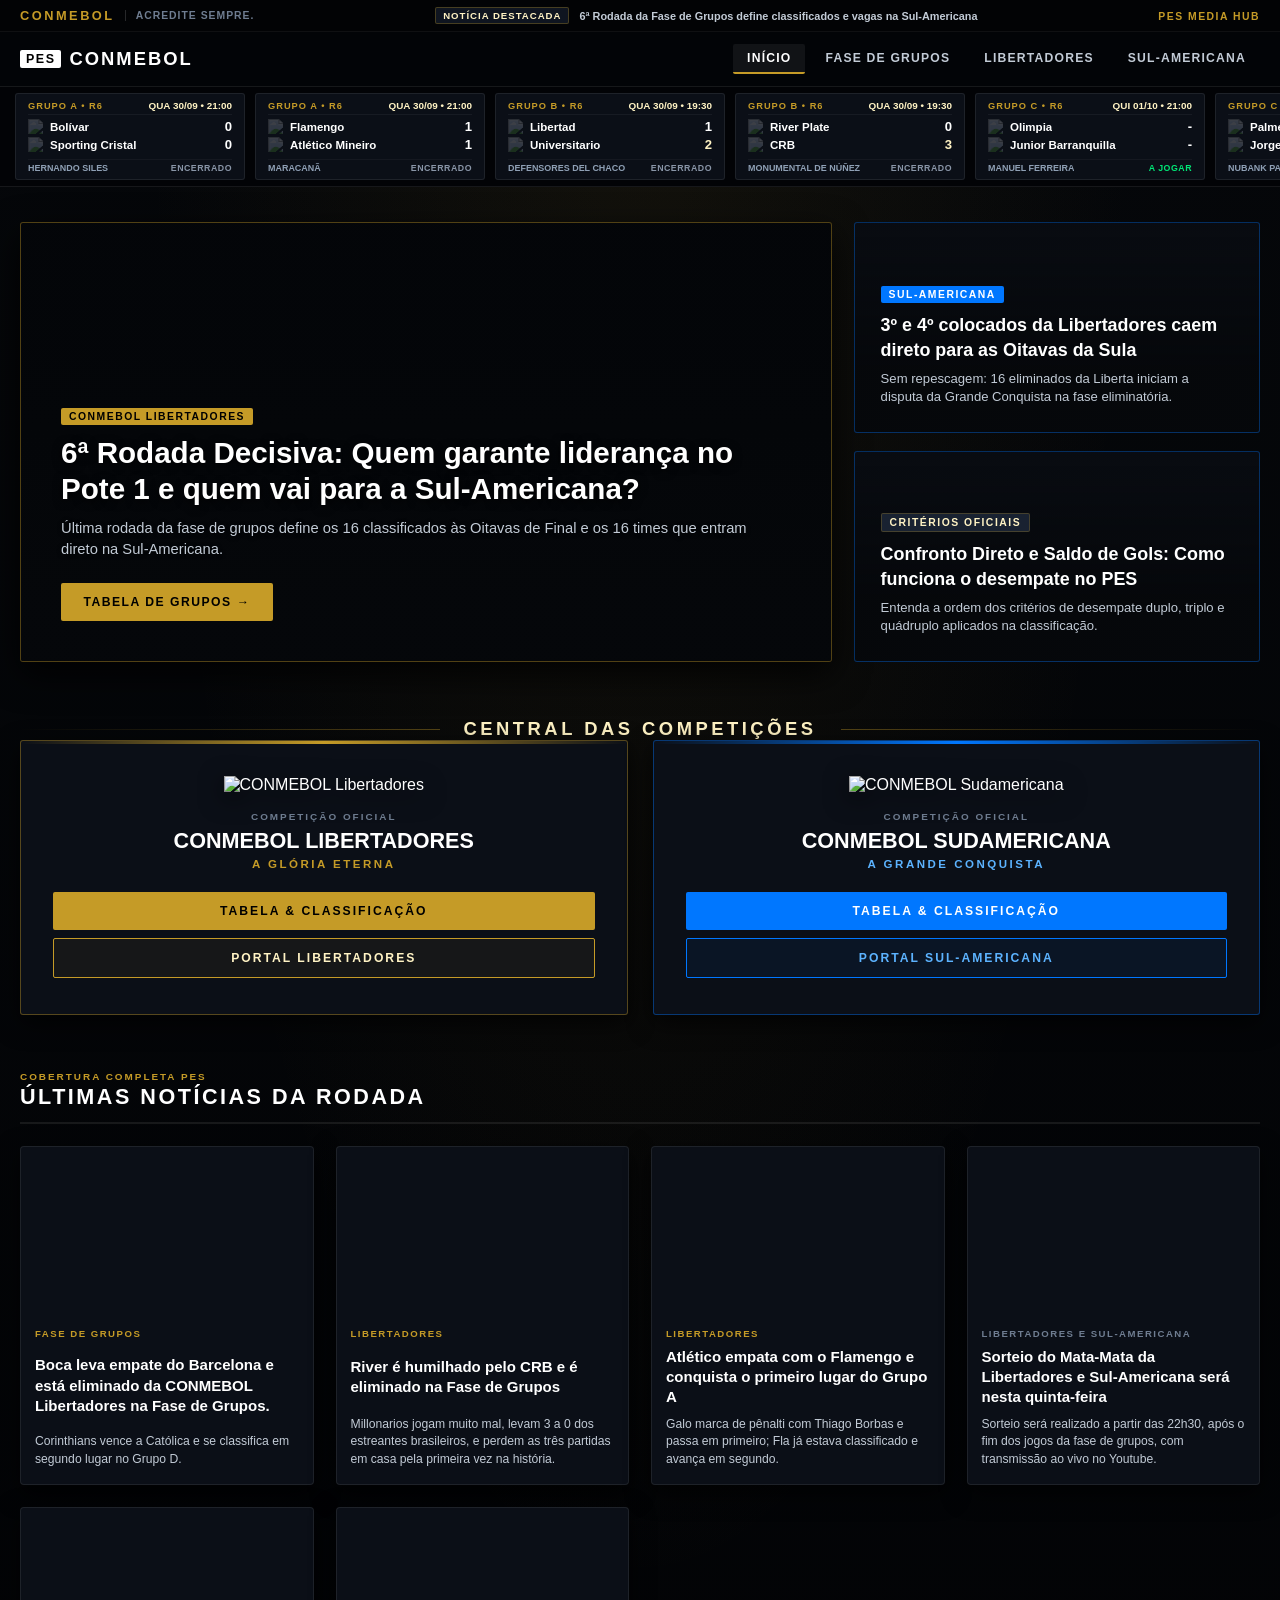
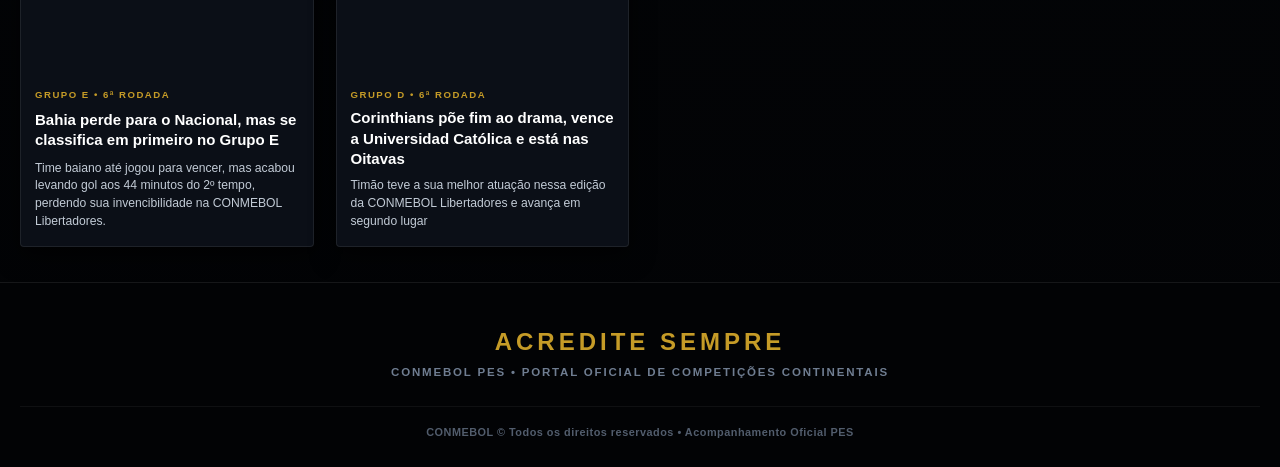
==== commit 4d3df5c1: "adicionando materias" ====
--- a/index.html
+++ b/index.html
@@ -5,7 +5,7 @@
     <meta name="viewport" content="width=device-width, initial-scale=1.0, maximum-scale=1.0, user-scalable=no">
     <title>CONMEBOL PES | Portal Oficial</title>
     <!-- CSS DO PORTAL -->
-    <link rel="stylesheet" href="assets/css/index.css?v=31">
+    <link rel="stylesheet" href="assets/css/index.css?v=32">
     <!-- ESTILO DO PLAYER DE ÁUDIO -->
     <link rel="stylesheet" href="assets/css/audio-player.css?v=30">
 </head>
@@ -150,7 +150,14 @@
             </div>
 
             <div class="grid-quatro-noticias" id="grid-ultimas-noticias">
-                <!-- Injetado dinamicamente pelo noticias.js (8 notícias completas) -->
+                <!-- Injetado dinamicamente pelo noticias.js -->
+            </div>
+
+            <!-- BOTÃO CARREGAR MAIS NOTÍCIAS DO ACERVO -->
+            <div class="container-carregar-mais" id="area-carregar-mais" style="display: none;">
+                <button type="button" class="btn-carregar-mais-noticias" onclick="carregarMaisNoticias()">
+                    CARREGAR MAIS NOTÍCIAS (+4) &darr;
+                </button>
             </div>
         </section>
 
@@ -168,8 +175,8 @@
     </footer>
 
     <!-- SCRIPTS -->
-    <script src="assets/js/ticker.js?v=31"></script>
-    <script src="assets/js/noticias.js?v=31"></script>
+    <script src="assets/js/ticker.js?v=32"></script>
+    <script src="assets/js/noticias.js?v=32"></script>
     <script src="assets/js/audio-player.js?v=30"></script>
 </body>
 </html>
--- a/assets/css/index.css
+++ b/assets/css/index.css
@@ -680,7 +680,7 @@
     display: flex;
     flex-direction: column;
     box-shadow: 0 8px 25px rgba(0, 0, 0, 0.7);
-    cursor: default;
+    cursor: pointer;
     transition: transform 0.25s ease, border-color 0.25s ease;
 }
 
@@ -730,6 +730,36 @@
     color: var(--text-silver);
     line-height: 1.45;
     font-weight: 500;
+}
+
+/* ÁREA E BOTÃO CARREGAR MAIS */
+.container-carregar-mais {
+    display: flex;
+    justify-content: center;
+    margin-top: 1.5rem;
+}
+
+.btn-carregar-mais-noticias {
+    background: linear-gradient(180deg, #101622 0%, #080c14 100%);
+    border: 1px solid var(--border-gold);
+    color: var(--gold-bright);
+    font-family: var(--font-branding);
+    font-size: 0.78rem;
+    font-weight: 900;
+    letter-spacing: 2px;
+    text-transform: uppercase;
+    padding: 12px 28px;
+    border-radius: 3px;
+    cursor: pointer;
+    box-shadow: 0 4px 15px rgba(0, 0, 0, 0.8);
+    transition: all 0.25s ease;
+}
+
+.btn-carregar-mais-noticias:hover {
+    background: var(--gold-main);
+    color: #000000;
+    box-shadow: 0 0 20px rgba(197, 155, 39, 0.6);
+    transform: translateY(-2px);
 }
 
 /* ================= 6. RODAPÉ INSTITUCIONAL ================= */
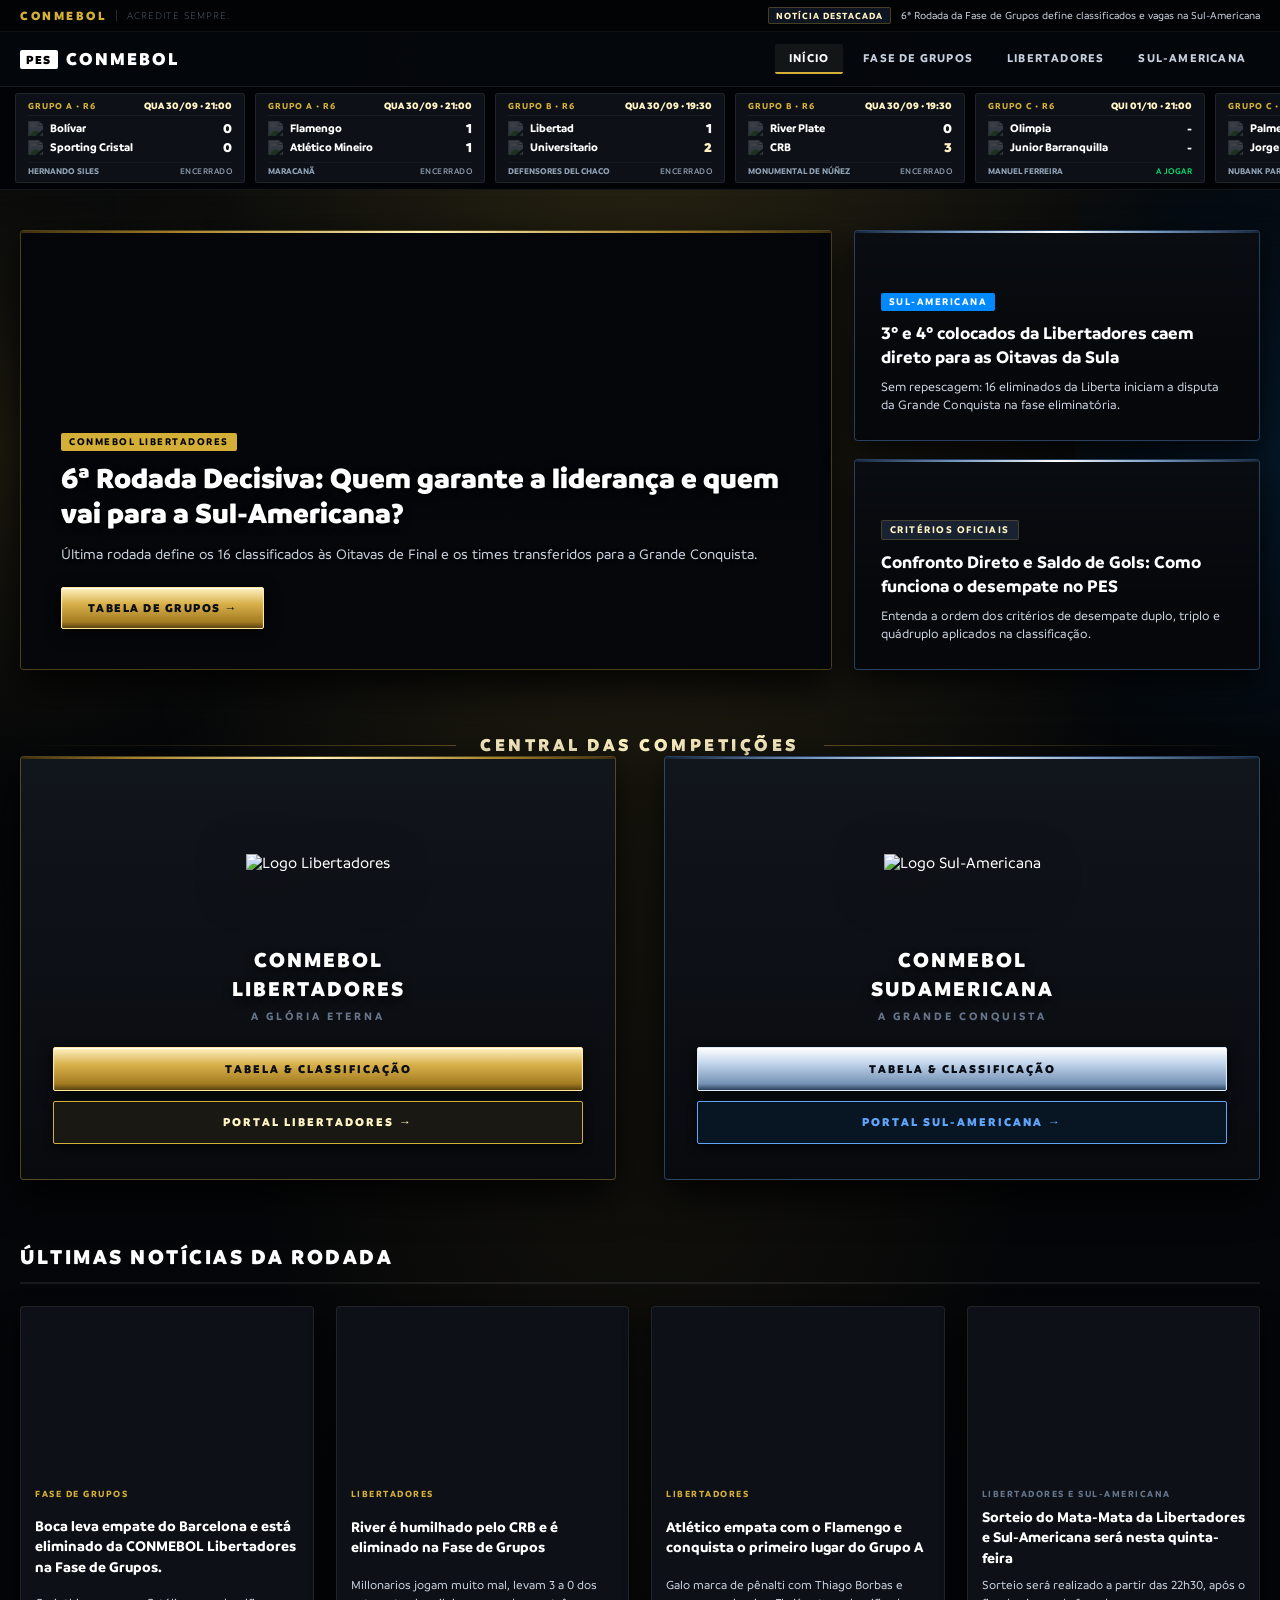
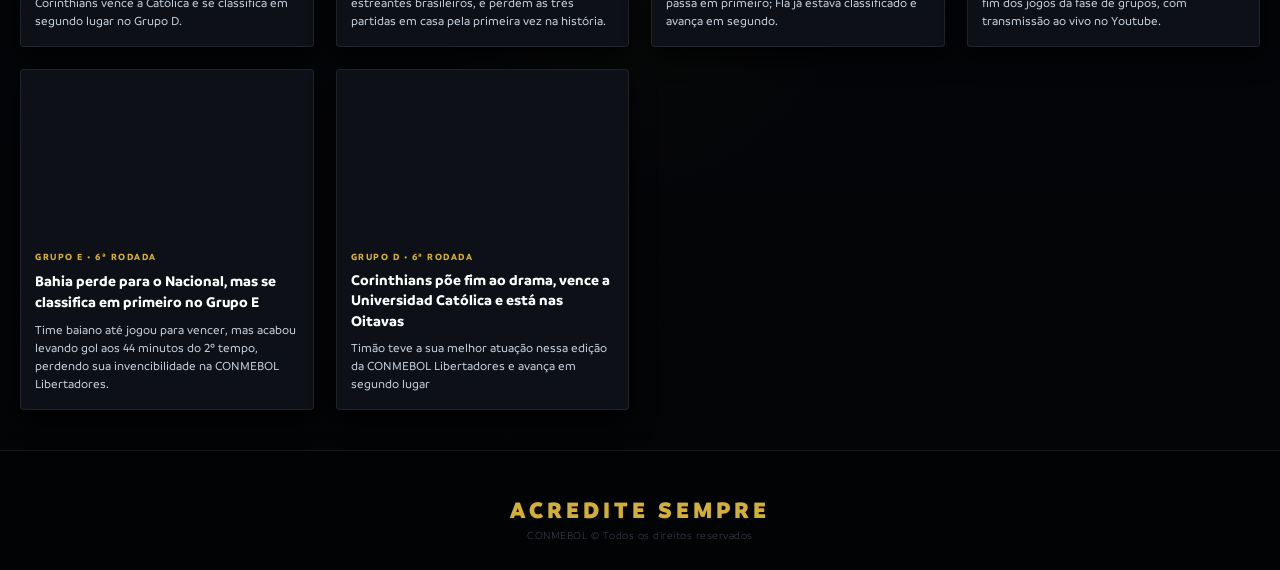
==== commit 044398db: "Finalização do site" ====
--- a/index.html
+++ b/index.html
@@ -4,14 +4,14 @@
     <meta charset="UTF-8">
     <meta name="viewport" content="width=device-width, initial-scale=1.0, maximum-scale=1.0, user-scalable=no">
     <title>CONMEBOL PES | Portal Oficial</title>
-    <!-- CSS DO PORTAL -->
-    <link rel="stylesheet" href="assets/css/index.css?v=32">
+    <!-- CSS DO PORTAL (COM TEXTURAS E 3D DO SITEZIN) -->
+    <link rel="stylesheet" href="assets/css/index.css?v=40">
     <!-- ESTILO DO PLAYER DE ÁUDIO -->
     <link rel="stylesheet" href="assets/css/audio-player.css?v=30">
 </head>
 <body class="portal-ge-conmebol">
 
-    <!-- 1. BARRA SUPERIOR INSTITUCIONAL (ESTILO CONMEBOL OFICIAL) -->
+    <!-- 1. BARRA SUPERIOR INSTITUCIONAL CONMEBOL -->
     <div class="topbar-conmebol">
         <div class="topbar-container">
             <div class="bloco-marca-conmebol">
@@ -19,11 +19,8 @@
                 <span class="slogan-topo">Acredite sempre.</span>
             </div>
             <div class="destaque-topo-ticker">
-                <span class="tag-noticia-topo" id="ticker-top-tag">NOTÍCIA DESTACADA</span>
-                <span class="texto-noticia-topo" id="ticker-top-texto">6ª Rodada da Fase de Grupos define classificados e vagas na Sul-Americana</span>
-            </div>
-            <div class="links-topo-extra">
-                <span class="link-item-topo">PES MEDIA HUB</span>
+                <span class="tag-noticia-topo" id="ticker-top-tag">RODADA DECISIVA</span>
+                <span class="texto-noticia-topo" id="ticker-top-texto">6ª Rodada define os classificados às Oitavas da Libertadores e vagas na Sul-Americana</span>
             </div>
         </div>
     </div>
@@ -61,7 +58,7 @@
         <section class="secao-hero-ge">
             <!-- Manchete Principal (Grande à Esquerda) -->
             <article class="manchete-hero-grande" id="hero-destaque-principal">
-                <div class="imagem-hero-bg" style="background-image: linear-gradient(to top, rgba(5,7,10,0.95) 15%, rgba(5,7,10,0.3) 70%), url('https://admin.cnnbrasil.com.br/wp-content/uploads/sites/12/2025/03/taca-libertadores-e1742232529519.jpeg?w=1200&h=675&crop=1');">
+                <div class="imagem-hero-bg" style="background-image: linear-gradient(to top, rgba(4,6,10,0.96) 20%, rgba(4,6,10,0.35) 75%), url('https://admin.cnnbrasil.com.br/wp-content/uploads/sites/12/2025/03/taca-libertadores-e1742232529519.jpeg?w=1200&h=675&crop=1');">
                     <div class="conteudo-hero">
                         <span class="badge-categoria-hero ouro">CONMEBOL LIBERTADORES</span>
                         <h2>6ª Rodada Decisiva: Quem garante liderança no Pote 1 e quem vai para a Sul-Americana?</h2>
@@ -76,8 +73,8 @@
             <!-- Coluna de Manchetes Secundárias (À Direita) -->
             <div class="coluna-hero-secundaria" id="hero-destaques-secundarios">
                 
-                <!-- Manchete Secundária com Imagem da Sul-Americana -->
-                <article class="card-hero-menor com-imagem" style="background-image: linear-gradient(to top, rgba(5,7,10,0.95) 30%, rgba(5,7,10,0.45) 100%), url('https://img.band.com.br/image/2025/10/10/trofeu-da-sul-americana-13580.jpg');">
+                <!-- Manchete Sul-Americana -->
+                <article class="card-hero-menor com-imagem" style="background-image: linear-gradient(to top, rgba(3,7,17,0.96) 30%, rgba(3,7,17,0.4) 100%), url('https://img.band.com.br/image/2025/10/10/trofeu-da-sul-americana-13580.jpg');">
                     <div class="conteudo-card-menor">
                         <span class="badge-categoria-hero azul">SUL-AMERICANA</span>
                         <h3>3º e 4º colocados da Libertadores caem direto para as Oitavas da Sula</h3>
@@ -85,17 +82,17 @@
                     </div>
                 </article>
 
-                <article class="card-hero-menor">
+                <article class="card-hero-menor" style="background-image: linear-gradient(to top, rgba(4,6,10,0.96) 30%, rgba(4,6,10,0.4) 100%), url('https://conteudo.imguol.com.br/c/esporte/bb/2024/03/18/a-conmebol-e-a-puma-apresentaram-a-nova-versao-da-bola-cumbre-para-a-copa-libertadores-e-sul-americana-1710803823080_v2_1x1.jpg');">
                     <div class="conteudo-card-menor">
-                        <span class="badge-categoria-hero neutro">CRITÉRIOS OFICIAIS</span>
+                        <span class="badge-categoria-hero neutro">CRITÉRIOS</span>
                         <h3>Confronto Direto e Saldo de Gols: Como funciona o desempate no PES</h3>
-                        <p>Entenda a ordem dos critérios de desempate duplo, triplo e quádruplo aplicados na classificação.</p>
+                        <p>Entenda a ordem dos critérios aplicados na definição dos líderes de cada chave.</p>
                     </div>
                 </article>
             </div>
         </section>
 
-        <!-- CENTRAL DAS COMPETIÇÕES -->
+        <!-- CENTRAL DAS COMPETIÇÕES (CARDS IMERSIVOS COM ESTRUTURA DO SITEZIN) -->
         <section class="secao-centrais-copas">
             <div class="divisor-titulo-secao">
                 <span class="linha-dourada"></span>
@@ -104,56 +101,50 @@
             </div>
 
             <div class="grid-cards-copas">
-                <!-- CARD LIBERTADORES -->
-                <article class="card-competicao liberta-tema">
-                    <div class="glow-topo-card"></div>
-                    <div class="emblema-card">
-                        <img src="https://www.ogol.com.br/img/logos/edicoes/130437_imgbank_.png" alt="CONMEBOL Libertadores">
+                <!-- CARD LIBERTADORES (PADRÃO SITEZIN 3D) -->
+                <article class="card-copa libertadores">
+                    <div class="emblema-copa">
+                        <img src="https://www.ogol.com.br/img/logos/edicoes/130437_imgbank_.png" alt="Logo Libertadores">
                     </div>
-                    <div class="info-card-texto">
-                        <span class="sub-chancela">COMPETIÇÃO OFICIAL</span>
-                        <h3>CONMEBOL Libertadores</h3>
-                        <span class="slogan-torneio ouro">A GLÓRIA ETERNA</span>
+                    <div class="bloco-info-card">
+                        <h2>CONMEBOL</h2>
+                        <h2>Libertadores</h2>
+                        <span class="slogan-card">A GLÓRIA ETERNA</span>
                     </div>
                     <div class="botoes-card-acoes">
                         <a href="fase-de-grupos.html" class="btn-card ouro-btn">Tabela &amp; Classificação</a>
-                        <a href="libertadores.html" class="btn-card ouro-outline">Portal Libertadores</a>
+                        <a href="libertadores.html" class="btn-card ouro-outline">Portal Libertadores &rarr;</a>
                     </div>
                 </article>
 
-                <!-- CARD SUL-AMERICANA -->
-                <article class="card-competicao sula-tema">
-                    <div class="glow-topo-card"></div>
-                    <div class="emblema-card">
-                        <img src="https://www.ogol.com.br/img/logos/competicoes/269_imgbank_cs_20250311124354.png" alt="CONMEBOL Sudamericana">
+                <!-- CARD SUL-AMERICANA (PADRÃO SITEZIN 3D) -->
+                <article class="card-copa sulamericana">
+                    <div class="emblema-copa">
+                        <img src="https://www.ogol.com.br/img/logos/competicoes/269_imgbank_cs_20250311124354.png" alt="Logo Sul-Americana">
                     </div>
-                    <div class="info-card-texto">
-                        <span class="sub-chancela">COMPETIÇÃO OFICIAL</span>
-                        <h3>CONMEBOL Sudamericana</h3>
-                        <span class="slogan-torneio azul">A GRANDE CONQUISTA</span>
+                    <div class="bloco-info-card">
+                        <h2>CONMEBOL</h2>
+                        <h2>Sudamericana</h2>
+                        <span class="slogan-card">A GRANDE CONQUISTA</span>
                     </div>
                     <div class="botoes-card-acoes">
                         <a href="fase-de-grupos.html" class="btn-card azul-btn">Tabela &amp; Classificação</a>
-                        <a href="sulamericana.html" class="btn-card azul-outline">Portal Sul-Americana</a>
+                        <a href="sulamericana.html" class="btn-card azul-outline">Portal Sul-Americana &rarr;</a>
                     </div>
                 </article>
             </div>
         </section>
 
-        <!-- 5. SEÇÃO DE NOTÍCIAS EM GRADE EXPANDIDA (INFORMATIVAS) -->
+        <!-- 5. SEÇÃO DE NOTÍCIAS EM GRADE EXPANDIDA (8 MATÉRIAS + CARREGAR MAIS) -->
         <section class="secao-noticias-conmebol">
             <div class="cabecalho-noticias-conmebol">
-                <div>
-                    <span class="sub-tag-noticias">COBERTURA COMPLETA PES</span>
-                    <h2>ÚLTIMAS NOTÍCIAS DA RODADA</h2>
-                </div>
+                <h2>ÚLTIMAS NOTÍCIAS DA RODADA</h2>
             </div>
 
             <div class="grid-quatro-noticias" id="grid-ultimas-noticias">
                 <!-- Injetado dinamicamente pelo noticias.js -->
             </div>
 
-            <!-- BOTÃO CARREGAR MAIS NOTÍCIAS DO ACERVO -->
             <div class="container-carregar-mais" id="area-carregar-mais" style="display: none;">
                 <button type="button" class="btn-carregar-mais-noticias" onclick="carregarMaisNoticias()">
                     CARREGAR MAIS NOTÍCIAS (+4) &darr;
@@ -167,16 +158,15 @@
     <footer id="rodape-institucional">
         <div class="rodape-bloco-topo">
             <h3 class="slogan-rodape-conmebol">ACREDITE SEMPRE</h3>
-            <span class="sub-rodape">CONMEBOL PES &bull; Portal Oficial de Competições Continentais</span>
         </div>
         <div class="rodape-copyright">
-            <p>CONMEBOL &copy; Todos os direitos reservados &bull; Acompanhamento Oficial PES</p>
+            <p>CONMEBOL &copy; Todos os direitos reservados</p>
         </div>
     </footer>
 
     <!-- SCRIPTS -->
-    <script src="assets/js/ticker.js?v=32"></script>
-    <script src="assets/js/noticias.js?v=32"></script>
+    <script src="assets/js/ticker.js?v=40"></script>
+    <script src="assets/js/noticias.js?v=40"></script>
     <script src="assets/js/audio-player.js?v=30"></script>
 </body>
 </html>
--- a/assets/css/index.css
+++ b/assets/css/index.css
@@ -1,67 +1,71 @@
 /* ==========================================================================
    assets/css/index.css - PORTAL OFICIAL CONMEBOL PES
-   Normas Oficiais de Marca: Brandia Central / CONMEBOL
+   Padronização Tipográfica: Família Completa Branding (100 a 900)
    ========================================================================== */
 
-/* 1. TIPOGRAFIA OFICIAL BRANDING */
+/* 1. TIPOGRAFIA OFICIAL CONMEBOL BRANDING */
 @font-face {
     font-family: 'Branding';
     src: url('../fonts/Branding%20Thin.otf') format('opentype');
     font-weight: 100;
+    font-style: normal;
 }
 @font-face {
     font-family: 'Branding';
     src: url('../fonts/Branding%20Light.otf') format('opentype');
     font-weight: 300;
+    font-style: normal;
 }
 @font-face {
     font-family: 'Branding';
     src: url('../fonts/Branding%20Medium.otf') format('opentype');
     font-weight: 500;
+    font-style: normal;
 }
 @font-face {
     font-family: 'Branding';
     src: url('../fonts/Branding%20Semibold.otf') format('opentype');
     font-weight: 600;
+    font-style: normal;
 }
 @font-face {
     font-family: 'Branding';
     src: url('../fonts/Branding%20Bold.otf') format('opentype');
     font-weight: 700;
+    font-style: normal;
 }
 @font-face {
     font-family: 'Branding';
     src: url('../fonts/Branding%20Black.otf') format('opentype');
     font-weight: 900;
+    font-style: normal;
 }
 
 :root {
-    --bg-fundo: #05070a;
-    --bg-card: #0b0f17;
-    --bg-card-alt: #101622;
-    --bg-topbar: #020305;
+    --tv-black-base: #06080b;
+    --tv-black-panel: #0d1117;
     
-    /* Pantone 873 C / Dourado Metálico CONMEBOL */
+    /* Libertadores (Dourado Multicamadas Oficial) */
     --gold-bright: #fff3c4;
-    --gold-main: #c59b27;
-    --gold-metal: #a8832a;
-    --gold-badge: linear-gradient(135deg, #c59b27 0%, #8f6e16 100%);
-    --gold-bar: linear-gradient(90deg, transparent 0%, #c59b27 50%, transparent 100%);
+    --gold-main: #d4af37;
+    --gold-metal: #aa8428;
+    --gold-badge: linear-gradient(180deg, #fff2c2 0%, #d8b04a 40%, #a37c22 85%, #5a420f 100%);
+    --gold-bar: linear-gradient(90deg, #3d2e0f 0%, #a8832a 20%, #fff0b8 50%, #a8832a 80%, #3d2e0f 100%);
+    --border-gold: rgba(212, 175, 55, 0.35);
     
-    /* Paleta Oficial CONMEBOL Sudamericana */
-    --sula-blue: #0077ff;
-    --sula-blue-light: #5cb3ff;
-    --sula-badge: linear-gradient(135deg, #0077ff 0%, #004db3 100%);
+    /* Sul-Americana (Prata, Cromo e Azul Oficial) */
+    --silver-bright: #ffffff;
+    --silver-main: #d0dce8;
+    --silver-badge: linear-gradient(180deg, #ffffff 0%, #c4d7ed 35%, #7592b5 85%, #2c425e 100%);
+    --silver-bar: linear-gradient(90deg, #152336 0%, #7697be 25%, #ffffff 50%, #7697be 75%, #152336 100%);
+    --sula-blue: #0088ff;
+    --sula-blue-light: #60a5fa;
+    --border-sula: rgba(96, 165, 250, 0.35);
     
-    --border-gold: rgba(197, 155, 39, 0.4);
-    --border-sula: rgba(0, 119, 255, 0.4);
-    --border-dark: rgba(255, 255, 255, 0.08);
-    --border-subtle: rgba(255, 255, 255, 0.04);
-    
-    --text-white: #ffffff;
-    --text-silver: #c2cbd6;
-    --text-muted: #6f7d91;
-    --font-main: 'Branding', 'Segoe UI', -apple-system, sans-serif;
+    --text-pure-white: #ffffff;
+    --text-silver: #c8d1de;
+    --text-muted: #657488;
+    --font-main: 'Branding', 'Segoe UI', Arial, sans-serif;
 }
 
 * {
@@ -72,24 +76,49 @@
 }
 
 body.portal-ge-conmebol {
-    background-color: var(--bg-fundo);
+    background-color: var(--tv-black-base);
     background-image: 
-        radial-gradient(ellipse at 50% 0%, rgba(197, 155, 39, 0.08) 0%, transparent 55%),
-        linear-gradient(180deg, #05070a 0%, #020305 100%);
-    color: var(--text-white);
+        radial-gradient(ellipse at 50% -10%, rgba(212, 175, 55, 0.18) 0%, transparent 60%),
+        linear-gradient(180deg, rgba(6, 8, 11, 0.75) 0%, rgba(3, 4, 6, 0.98) 100%),
+        repeating-linear-gradient(0deg, transparent, transparent 3px, rgba(0, 0, 0, 0.3) 3px, rgba(0, 0, 0, 0.3) 6px);
+    color: var(--text-pure-white);
     min-height: 100vh;
     display: flex;
     flex-direction: column;
+    position: relative;
     overflow-x: hidden;
     -webkit-font-smoothing: antialiased;
 }
 
-/* ================= 1. TOPBAR INSTITUCIONAL CONMEBOL ================= */
+body.portal-ge-conmebol::before,
+body.portal-ge-conmebol::after {
+    content: '';
+    position: fixed;
+    top: 0;
+    bottom: 0;
+    width: 16vw;
+    pointer-events: none;
+    z-index: 1;
+}
+
+body.portal-ge-conmebol::before {
+    left: 0;
+    background: radial-gradient(circle at left, rgba(212, 175, 55, 0.12) 0%, transparent 70%);
+}
+
+body.portal-ge-conmebol::after {
+    right: 0;
+    background: radial-gradient(circle at right, rgba(0, 136, 255, 0.12) 0%, transparent 70%);
+}
+
+/* ================= 1. TOPBAR INSTITUCIONAL ================= */
 .topbar-conmebol {
-    background: var(--bg-topbar);
+    background: #020305;
     border-bottom: 1px solid rgba(255, 255, 255, 0.05);
     padding: 7px 0;
     font-size: 0.7rem;
+    position: relative;
+    z-index: 5;
 }
 
 .topbar-container {
@@ -116,7 +145,7 @@
 
 .slogan-topo {
     color: var(--text-muted);
-    font-weight: 700;
+    font-weight: 300;
     border-left: 1px solid rgba(255, 255, 255, 0.15);
     padding-left: 10px;
     text-transform: uppercase;
@@ -134,7 +163,7 @@
     background: #0f1520;
     border: 1px solid rgba(197, 155, 39, 0.3);
     color: var(--gold-bright);
-    font-weight: 900;
+    font-weight: 700;
     font-size: 0.6rem;
     padding: 2px 7px;
     border-radius: 2px;
@@ -144,26 +173,18 @@
 
 .texto-noticia-topo {
     color: var(--text-silver);
-    font-weight: 600;
+    font-weight: 500;
     white-space: nowrap;
     overflow: hidden;
     text-overflow: ellipsis;
-    max-width: 520px;
+    max-width: 550px;
     font-size: 0.68rem;
-}
-
-.link-item-topo {
-    color: var(--gold-main);
-    font-weight: 800;
-    letter-spacing: 1.5px;
-    font-size: 0.65rem;
-    text-transform: uppercase;
 }
 
 /* ================= 2. NAVBAR PRINCIPAL ================= */
 #cabecalho-principal {
-    background: rgba(3, 5, 8, 0.96);
-    border-bottom: 1px solid var(--border-dark);
+    background: rgba(4, 7, 12, 0.96);
+    border-bottom: 1px solid rgba(255, 255, 255, 0.08);
     backdrop-filter: blur(12px);
     position: sticky;
     top: 0;
@@ -212,12 +233,13 @@
     color: var(--text-silver);
     text-decoration: none;
     font-size: 0.76rem;
-    font-weight: 800;
+    font-weight: 700;
     text-transform: uppercase;
     letter-spacing: 1.2px;
     padding: 7px 14px;
     border-radius: 2px;
     transition: all 0.2s ease;
+    white-space: nowrap;
 }
 
 .nav-item:hover, .nav-item.ativo {
@@ -235,12 +257,14 @@
 /* ================= 3. MATCH TICKER ================= */
 .ticker-jogos-ge {
     background: #020306;
-    border-bottom: 1px solid var(--border-dark);
+    border-bottom: 1px solid rgba(255, 255, 255, 0.08);
     display: flex;
     align-items: center;
     overflow: hidden;
     padding: 6px 0;
     width: 100%;
+    position: relative;
+    z-index: 5;
 }
 
 .ticker-lista {
@@ -262,8 +286,8 @@
 }
 
 .card-jogo-ticker {
-    background: var(--bg-card);
-    border: 1px solid var(--border-dark);
+    background: #0d1117;
+    border: 1px solid rgba(255, 255, 255, 0.08);
     border-radius: 3px;
     padding: 6px 12px;
     min-width: 230px;
@@ -276,7 +300,7 @@
 
 .card-jogo-ticker:hover {
     border-color: var(--border-gold);
-    background: var(--bg-card-alt);
+    background: #121822;
 }
 
 .card-jogo-header {
@@ -289,7 +313,7 @@
 
 .badge-copa-ticker {
     font-size: 0.58rem;
-    font-weight: 900;
+    font-weight: 700;
     letter-spacing: 1px;
     color: var(--gold-main);
 }
@@ -326,7 +350,7 @@
 }
 
 .nome-time-ticker {
-    font-size: 0.72rem;
+    font-size: 0.74rem;
     font-weight: 700;
     color: #ffffff;
     white-space: nowrap;
@@ -335,20 +359,18 @@
 }
 
 .gols-time-ticker {
-    font-size: 0.82rem;
+    font-size: 0.85rem;
     font-weight: 900;
     color: #ffffff;
     min-width: 14px;
     text-align: right;
 }
 
-.gols-time-ticker.vencedor {
-    color: var(--gold-bright);
-}
+.gols-time-ticker.vencedor { color: var(--gold-bright); }
 
 .status-ticker {
     font-size: 0.55rem;
-    font-weight: 900;
+    font-weight: 600;
     letter-spacing: 0.5px;
     text-transform: uppercase;
 }
@@ -360,12 +382,14 @@
 #corpo-portal {
     max-width: 1320px;
     width: 100%;
-    margin: 2.2rem auto;
+    margin: 2.5rem auto;
     padding: 0 20px;
     display: flex;
     flex-direction: column;
-    gap: 3.5rem;
+    gap: 4rem;
     flex: 1;
+    position: relative;
+    z-index: 5;
 }
 
 /* HERO NEWS */
@@ -377,12 +401,22 @@
 }
 
 .manchete-hero-grande {
-    border-radius: 3px;
+    border-radius: 4px;
     border: 1px solid var(--border-gold);
     overflow: hidden;
     min-height: 440px;
-    box-shadow: 0 12px 35px rgba(0, 0, 0, 0.85);
+    box-shadow: 0 15px 40px rgba(0, 0, 0, 0.9);
     background: #030508;
+    position: relative;
+}
+
+.manchete-hero-grande::before {
+    content: '';
+    position: absolute;
+    top: 0; left: 0; right: 0;
+    height: 2px;
+    background: var(--gold-bar);
+    z-index: 3;
 }
 
 .imagem-hero-bg {
@@ -400,11 +434,11 @@
 }
 
 .conteudo-hero h2 {
-    font-size: 1.85rem;
+    font-size: clamp(1.25rem, 2.8vw, 1.85rem);
     font-weight: 900;
     line-height: 1.2;
     margin: 10px 0 12px;
-    text-shadow: 0 2px 10px rgba(0, 0, 0, 0.9);
+    text-shadow: 0 2px 10px rgba(0, 0, 0, 0.95);
 }
 
 .conteudo-hero p {
@@ -418,7 +452,7 @@
 
 .badge-categoria-hero {
     font-size: 0.65rem;
-    font-weight: 900;
+    font-weight: 700;
     padding: 3px 8px;
     border-radius: 2px;
     letter-spacing: 1.5px;
@@ -427,13 +461,12 @@
 }
 
 .badge-categoria-hero.ouro { background: var(--gold-main); color: #000; }
-.badge-categoria-hero.azul { background: #0077ff; color: #fff; }
+.badge-categoria-hero.azul { background: var(--sula-blue); color: #fff; }
 .badge-categoria-hero.neutro { background: #192231; color: var(--gold-bright); border: 1px solid rgba(197, 155, 39, 0.25); }
 
 .botoes-hero-links {
     display: flex;
     gap: 12px;
-    flex-wrap: wrap;
 }
 
 .btn-hero {
@@ -442,19 +475,22 @@
     font-weight: 900;
     letter-spacing: 1.5px;
     text-transform: uppercase;
-    padding: 0.75rem 1.4rem;
+    padding: 0.8rem 1.6rem;
     border-radius: 2px;
-    transition: all 0.2s ease;
+    transition: all 0.25s ease;
+    box-shadow: 0 4px 15px rgba(0, 0, 0, 0.8), inset 0 1px 1px rgba(255, 255, 255, 0.9);
 }
 
 .btn-hero.primario {
-    background: var(--gold-main);
-    color: #000;
+    background: var(--gold-badge);
+    color: #0b0e14;
+    border: 1px solid #ffe89e;
 }
 
 .btn-hero.primario:hover {
-    background: var(--gold-bright);
-    box-shadow: 0 0 20px rgba(197, 155, 39, 0.5);
+    box-shadow: 0 0 25px rgba(212, 175, 55, 0.85);
+    color: #000000;
+    transform: translateY(-2px);
 }
 
 .coluna-hero-secundaria {
@@ -464,9 +500,9 @@
 }
 
 .card-hero-menor {
-    background: var(--bg-card);
-    border: 1px solid var(--border-dark);
-    border-radius: 3px;
+    background: #0d1117;
+    border: 1px solid rgba(255, 255, 255, 0.1);
+    border-radius: 4px;
     padding: 1.6rem;
     flex: 1;
     display: flex;
@@ -474,12 +510,26 @@
     justify-content: flex-end;
     position: relative;
     overflow: hidden;
+    box-shadow: 0 10px 30px rgba(0, 0, 0, 0.8);
+    transition: transform 0.25s ease, border-color 0.25s ease;
+}
+
+.card-hero-menor:hover {
+    transform: translateY(-3px);
 }
 
 .card-hero-menor.com-imagem {
     background-size: cover;
     background-position: center;
-    border-color: rgba(0, 119, 255, 0.35);
+    border-color: var(--border-sula);
+}
+
+.card-hero-menor.com-imagem::before {
+    content: '';
+    position: absolute;
+    top: 0; left: 0; right: 0;
+    height: 2px;
+    background: var(--silver-bar);
 }
 
 .conteudo-card-menor {
@@ -489,7 +539,7 @@
 
 .card-hero-menor h3 {
     font-size: 1.12rem;
-    font-weight: 800;
+    font-weight: 700;
     line-height: 1.35;
     margin: 10px 0 8px;
     color: #ffffff;
@@ -514,15 +564,15 @@
 .linha-dourada {
     flex: 1;
     height: 1px;
-    background: linear-gradient(90deg, transparent 0%, rgba(197, 155, 39, 0.4) 100%);
+    background: linear-gradient(90deg, transparent 0%, rgba(212, 175, 55, 0.4) 100%);
 }
 
 .divisor-titulo-secao .linha-dourada:last-child {
-    background: linear-gradient(90deg, rgba(197, 155, 39, 0.4) 0%, transparent 100%);
+    background: linear-gradient(90deg, rgba(212, 175, 55, 0.4) 0%, transparent 100%);
 }
 
 .divisor-titulo-secao h2 {
-    font-size: 1.15rem;
+    font-size: clamp(1.05rem, 3vw, 1.15rem);
     font-weight: 900;
     letter-spacing: 3.5px;
     color: var(--gold-bright);
@@ -532,83 +582,118 @@
 .grid-cards-copas {
     display: grid;
     grid-template-columns: 1fr 1fr;
-    gap: 25px;
+    gap: 3rem;
     width: 100%;
 }
 
-.card-competicao {
-    background: var(--bg-card);
-    border: 1px solid var(--border-dark);
-    border-radius: 3px;
+.card-copa {
+    background: linear-gradient(180deg, #11151c 0%, #080a0e 100%);
+    border: 1px solid rgba(255, 255, 255, 0.1);
+    border-radius: 4px;
+    position: relative;
+    display: flex;
+    flex-direction: column;
+    align-items: center;
+    justify-content: space-between;
     padding: 2.2rem 2rem;
-    display: flex;
-    flex-direction: column;
-    align-items: center;
-    text-align: center;
-    position: relative;
+    box-shadow: 0 15px 40px rgba(0, 0, 0, 0.9);
+    transition: all 0.35s cubic-bezier(0.2, 0.9, 0.3, 1);
     overflow: hidden;
-    box-shadow: 0 8px 25px rgba(0, 0, 0, 0.7);
-    transition: transform 0.25s ease, border-color 0.25s ease;
-}
-
-.card-competicao.liberta-tema { border-color: var(--border-gold); }
-.card-competicao.sula-tema { border-color: var(--border-sula); }
-
-.card-competicao.liberta-tema .glow-topo-card {
+}
+
+.card-copa.libertadores { border-color: var(--border-gold); }
+.card-copa.libertadores::before {
+    content: '';
     position: absolute;
     top: 0; left: 0; right: 0;
-    height: 3px;
+    height: 2px;
     background: var(--gold-bar);
 }
-
-.card-competicao.sula-tema .glow-topo-card {
+.card-copa.libertadores:hover {
+    transform: translateY(-6px) scale(1.01);
+    border-color: var(--gold-bright);
+    box-shadow: 0 25px 60px rgba(0, 0, 0, 0.95), 0 0 35px rgba(212, 175, 55, 0.35);
+}
+
+.card-copa.sulamericana { border-color: var(--border-sula); }
+.card-copa.sulamericana::before {
+    content: '';
     position: absolute;
     top: 0; left: 0; right: 0;
-    height: 3px;
-    background: linear-gradient(90deg, transparent 0%, #0077ff 50%, transparent 100%);
-}
-
-.card-competicao:hover {
-    transform: translateY(-4px);
-}
-
-.emblema-card img {
-    height: 105px;
-    object-fit: contain;
-    margin-bottom: 12px;
-    filter: drop-shadow(0 6px 12px rgba(0, 0, 0, 0.8));
-}
-
-.sub-chancela {
-    font-size: 0.62rem;
-    font-weight: 900;
+    height: 2px;
+    background: var(--silver-bar);
+}
+.card-copa.sulamericana:hover {
+    transform: translateY(-6px) scale(1.01);
+    border-color: var(--silver-bright);
+    box-shadow: 0 25px 60px rgba(0, 0, 0, 0.95), 0 0 35px rgba(0, 136, 255, 0.4);
+}
+
+.emblema-copa {
+    width: 100%;
+    height: 140px;
+    display: flex;
+    align-items: center;
+    justify-content: center;
+    margin-bottom: 1rem;
+}
+
+.emblema-copa img {
+    max-width: 160px !important;
+    max-height: 130px !important;
+    width: auto !important;
+    height: auto !important;
+    object-fit: contain !important;
+    filter: drop-shadow(0 12px 25px rgba(0, 0, 0, 0.95));
+    transition: transform 0.35s cubic-bezier(0.2, 0.9, 0.3, 1);
+}
+
+.card-copa:hover .emblema-copa img { transform: scale(1.08); }
+
+.bloco-info-card {
+    display: flex;
+    flex-direction: column;
+    align-items: center;
+    text-align: center;
+    gap: 0.2rem;
+    margin-bottom: 1.5rem;
+}
+
+.bloco-info-card h2 {
+    font-size: 1.35rem !important;
+    font-weight: 900;
+    text-transform: uppercase;
     letter-spacing: 2px;
+    color: #ffffff !important;
+    text-shadow: 0 3px 10px rgba(0, 0, 0, 0.9);
+    line-height: 1.2;
+}
+
+.slogan-card {
+    font-size: 0.72rem;
+    font-weight: 700;
+    letter-spacing: 3px;
+    text-transform: uppercase;
     color: var(--text-muted);
-}
-
-.info-card-texto h3 {
-    font-size: 1.35rem;
-    font-weight: 900;
-    text-transform: uppercase;
-    margin: 4px 0;
-}
-
-.slogan-torneio {
-    font-size: 0.72rem;
-    font-weight: 900;
-    letter-spacing: 2.5px;
-    display: block;
-    margin-bottom: 22px;
-}
-
-.slogan-torneio.ouro { color: var(--gold-main); }
-.slogan-torneio.azul { color: var(--sula-blue-light); }
+    margin-top: 4px;
+    transition: color 0.25s;
+}
+
+.card-copa.libertadores:hover .slogan-card {
+    color: var(--gold-bright);
+    text-shadow: 0 0 10px rgba(212, 175, 55, 0.5);
+}
+
+.card-copa.sulamericana:hover .slogan-card {
+    color: var(--sula-blue-light);
+    text-shadow: 0 0 10px rgba(0, 136, 255, 0.5);
+}
 
 .botoes-card-acoes {
     display: flex;
     flex-direction: column;
     width: 100%;
-    gap: 8px;
+    gap: 10px;
 }
 
 .btn-card {
@@ -617,22 +702,60 @@
     font-weight: 900;
     letter-spacing: 2px;
     text-transform: uppercase;
-    padding: 0.75rem;
+    padding: 0.85rem;
     border-radius: 2px;
-    transition: all 0.2s ease;
-}
-
-.btn-card.ouro-btn { background: var(--gold-main); color: #000; }
-.btn-card.ouro-btn:hover { background: var(--gold-bright); }
-.btn-card.ouro-outline { background: rgba(197, 155, 39, 0.06); border: 1px solid var(--gold-main); color: var(--gold-bright); }
-.btn-card.ouro-outline:hover { background: rgba(197, 155, 39, 0.15); }
-
-.btn-card.azul-btn { background: #0077ff; color: #fff; }
-.btn-card.azul-btn:hover { background: #2b8eff; }
-.btn-card.azul-outline { background: rgba(0, 119, 255, 0.06); border: 1px solid var(--sula-blue); color: var(--sula-blue-light); }
-.btn-card.azul-outline:hover { background: rgba(0, 119, 255, 0.15); }
-
-/* ================= 5. SEÇÃO NOTÍCIAS EM GRADE (EXPANDIDA) ================= */
+    text-align: center;
+    transition: all 0.25s ease;
+    box-shadow: 0 4px 15px rgba(0, 0, 0, 0.8), inset 0 1px 1px rgba(255, 255, 255, 0.9);
+}
+
+.btn-card.ouro-btn {
+    background: var(--gold-badge);
+    color: #0b0e14;
+    border: 1px solid #ffe89e;
+}
+.btn-card.ouro-btn:hover {
+    box-shadow: 0 0 25px rgba(212, 175, 55, 0.85);
+    color: #000000;
+    transform: translateY(-2px);
+}
+
+.btn-card.ouro-outline {
+    background: rgba(212, 175, 55, 0.08);
+    border: 1px solid var(--gold-main);
+    color: var(--gold-bright);
+    box-shadow: 0 4px 10px rgba(0, 0, 0, 0.6);
+}
+.btn-card.ouro-outline:hover {
+    background: rgba(212, 175, 55, 0.2);
+    border-color: #ffffff;
+    color: #ffffff;
+}
+
+.btn-card.azul-btn {
+    background: var(--silver-badge);
+    color: #060b14;
+    border: 1px solid #e0ebf8;
+}
+.btn-card.azul-btn:hover {
+    box-shadow: 0 0 25px rgba(0, 136, 255, 0.85);
+    color: #000000;
+    transform: translateY(-2px);
+}
+
+.btn-card.azul-outline {
+    background: rgba(0, 136, 255, 0.08);
+    border: 1px solid var(--sula-blue-light);
+    color: var(--sula-blue-light);
+    box-shadow: 0 4px 10px rgba(0, 0, 0, 0.6);
+}
+.btn-card.azul-outline:hover {
+    background: rgba(0, 136, 255, 0.2);
+    border-color: #ffffff;
+    color: #ffffff;
+}
+
+/* ================= 5. SEÇÃO NOTÍCIAS EM GRADE ================= */
 .secao-noticias-conmebol {
     display: flex;
     flex-direction: column;
@@ -640,29 +763,15 @@
 }
 
 .cabecalho-noticias-conmebol {
-    display: flex;
-    justify-content: space-between;
-    align-items: center;
     border-bottom: 2px solid rgba(255, 255, 255, 0.08);
     padding-bottom: 12px;
 }
 
-.sub-tag-noticias {
-    font-family: var(--font-branding);
-    font-size: 0.62rem;
-    font-weight: 900;
-    letter-spacing: 2px;
-    color: var(--gold-main);
-    display: block;
-    margin-bottom: 2px;
-    text-transform: uppercase;
-}
-
 .cabecalho-noticias-conmebol h2 {
-    font-size: 1.35rem;
+    font-size: clamp(1.15rem, 3vw, 1.35rem);
     font-weight: 900;
     letter-spacing: 2.5px;
-    color: var(--text-white);
+    color: var(--text-pure-white);
     text-transform: uppercase;
 }
 
@@ -673,13 +782,13 @@
 }
 
 .card-noticia-conmebol {
-    background: var(--bg-card);
-    border: 1px solid var(--border-dark);
+    background: #0d1117;
+    border: 1px solid rgba(255, 255, 255, 0.08);
     border-radius: 4px;
     overflow: hidden;
     display: flex;
     flex-direction: column;
-    box-shadow: 0 8px 25px rgba(0, 0, 0, 0.7);
+    box-shadow: 0 10px 25px rgba(0, 0, 0, 0.8);
     cursor: pointer;
     transition: transform 0.25s ease, border-color 0.25s ease;
 }
@@ -706,7 +815,7 @@
 
 .tag-noticia {
     font-size: 0.6rem;
-    font-weight: 900;
+    font-weight: 700;
     letter-spacing: 1.5px;
     text-transform: uppercase;
     margin-bottom: 8px;
@@ -719,20 +828,20 @@
 
 .corpo-noticia-conmebol h4 {
     font-size: 0.94rem;
-    font-weight: 800;
+    font-weight: 700;
     line-height: 1.35;
     margin-bottom: 8px;
     color: #ffffff;
 }
 
 .corpo-noticia-conmebol p {
-    font-size: 0.76rem;
+    font-size: 0.78rem;
     color: var(--text-silver);
     line-height: 1.45;
     font-weight: 500;
 }
 
-/* ÁREA E BOTÃO CARREGAR MAIS */
+/* BOTÃO CARREGAR MAIS */
 .container-carregar-mais {
     display: flex;
     justify-content: center;
@@ -740,25 +849,23 @@
 }
 
 .btn-carregar-mais-noticias {
-    background: linear-gradient(180deg, #101622 0%, #080c14 100%);
-    border: 1px solid var(--border-gold);
-    color: var(--gold-bright);
-    font-family: var(--font-branding);
+    background: var(--gold-badge);
+    border: 1px solid #ffe89e;
+    color: #0b0e14;
     font-size: 0.78rem;
     font-weight: 900;
     letter-spacing: 2px;
     text-transform: uppercase;
-    padding: 12px 28px;
-    border-radius: 3px;
+    padding: 12px 32px;
+    border-radius: 2px;
     cursor: pointer;
-    box-shadow: 0 4px 15px rgba(0, 0, 0, 0.8);
+    box-shadow: 0 4px 15px rgba(0, 0, 0, 0.8), inset 0 1px 1px rgba(255, 255, 255, 0.9);
     transition: all 0.25s ease;
 }
 
 .btn-carregar-mais-noticias:hover {
-    background: var(--gold-main);
+    box-shadow: 0 0 25px rgba(212, 175, 55, 0.85);
     color: #000000;
-    box-shadow: 0 0 20px rgba(197, 155, 39, 0.6);
     transform: translateY(-2px);
 }
 
@@ -780,39 +887,54 @@
     margin-bottom: 6px;
 }
 
-.sub-rodape {
-    font-size: 0.72rem;
-    color: var(--text-muted);
-    font-weight: 700;
-    letter-spacing: 1.8px;
-    text-transform: uppercase;
-}
-
-.rodape-copyright {
-    margin-top: 1.6rem;
-    padding-top: 1.2rem;
-    border-top: 1px solid rgba(255, 255, 255, 0.05);
-}
-
 .rodape-copyright p {
     font-size: 0.68rem;
     color: #525d6d;
-    font-weight: 600;
+    font-weight: 300;
     letter-spacing: 0.5px;
 }
 
-/* ================= RESPONSIVIDADE ================= */
+/* ================= RESPONSIVIDADE & MOBILE UX ================= */
 @media (max-width: 1100px) {
     .secao-hero-ge { grid-template-columns: 1fr; }
     .grid-quatro-noticias { grid-template-columns: repeat(2, 1fr); }
-    .grid-cards-copas { grid-template-columns: 1fr; }
-    .destaque-topo-ticker { display: none; }
-}
-
-@media (max-width: 650px) {
-    .grid-quatro-noticias { grid-template-columns: 1fr; }
-    .navbar-container { flex-direction: column; gap: 10px; }
-    .manchete-hero-grande { min-height: 360px; }
-    .imagem-hero-bg { padding: 1.5rem; }
-    .conteudo-hero h2 { font-size: 1.4rem; }
+    .grid-cards-copas { gap: 1.5rem; }
+}
+
+@media (max-width: 768px) {
+    .topbar-conmebol { padding: 8px 0; }
+    .topbar-container { flex-direction: column; gap: 6px; padding: 0 12px; }
+    .slogan-topo, .destaque-topo-ticker { display: none; }
+
+    .navbar-container { flex-direction: column; gap: 12px; padding: 12px 14px; }
+    .nav-links-menu {
+        width: 100%;
+        overflow-x: auto;
+        padding-bottom: 4px;
+        -webkit-overflow-scrolling: touch;
+        scrollbar-width: none;
+    }
+    .nav-links-menu::-webkit-scrollbar { display: none; }
+    .nav-item {
+        font-size: 0.72rem;
+        padding: 6px 12px;
+        background: rgba(255, 255, 255, 0.04);
+        border: 1px solid rgba(255, 255, 255, 0.06);
+    }
+
+    .ticker-jogos-ge { padding: 4px 0; }
+    .card-jogo-ticker { min-width: 215px; padding: 5px 10px; }
+
+    #corpo-portal { margin: 1.2rem auto; padding: 0 14px; gap: 2.5rem; }
+    .manchete-hero-grande { min-height: 290px; }
+    .imagem-hero-bg { padding: 1.2rem; }
+    .conteudo-hero p { display: none; }
+
+    .grid-cards-copas { grid-template-columns: 1fr; gap: 16px; }
+    .card-copa { padding: 1.8rem 1.4rem; }
+    .emblema-copa { height: 110px; }
+    .emblema-copa img { max-height: 100px !important; }
+
+    .grid-quatro-noticias { grid-template-columns: 1fr; gap: 14px; }
+    .thumb-noticia { height: 180px; }
 }
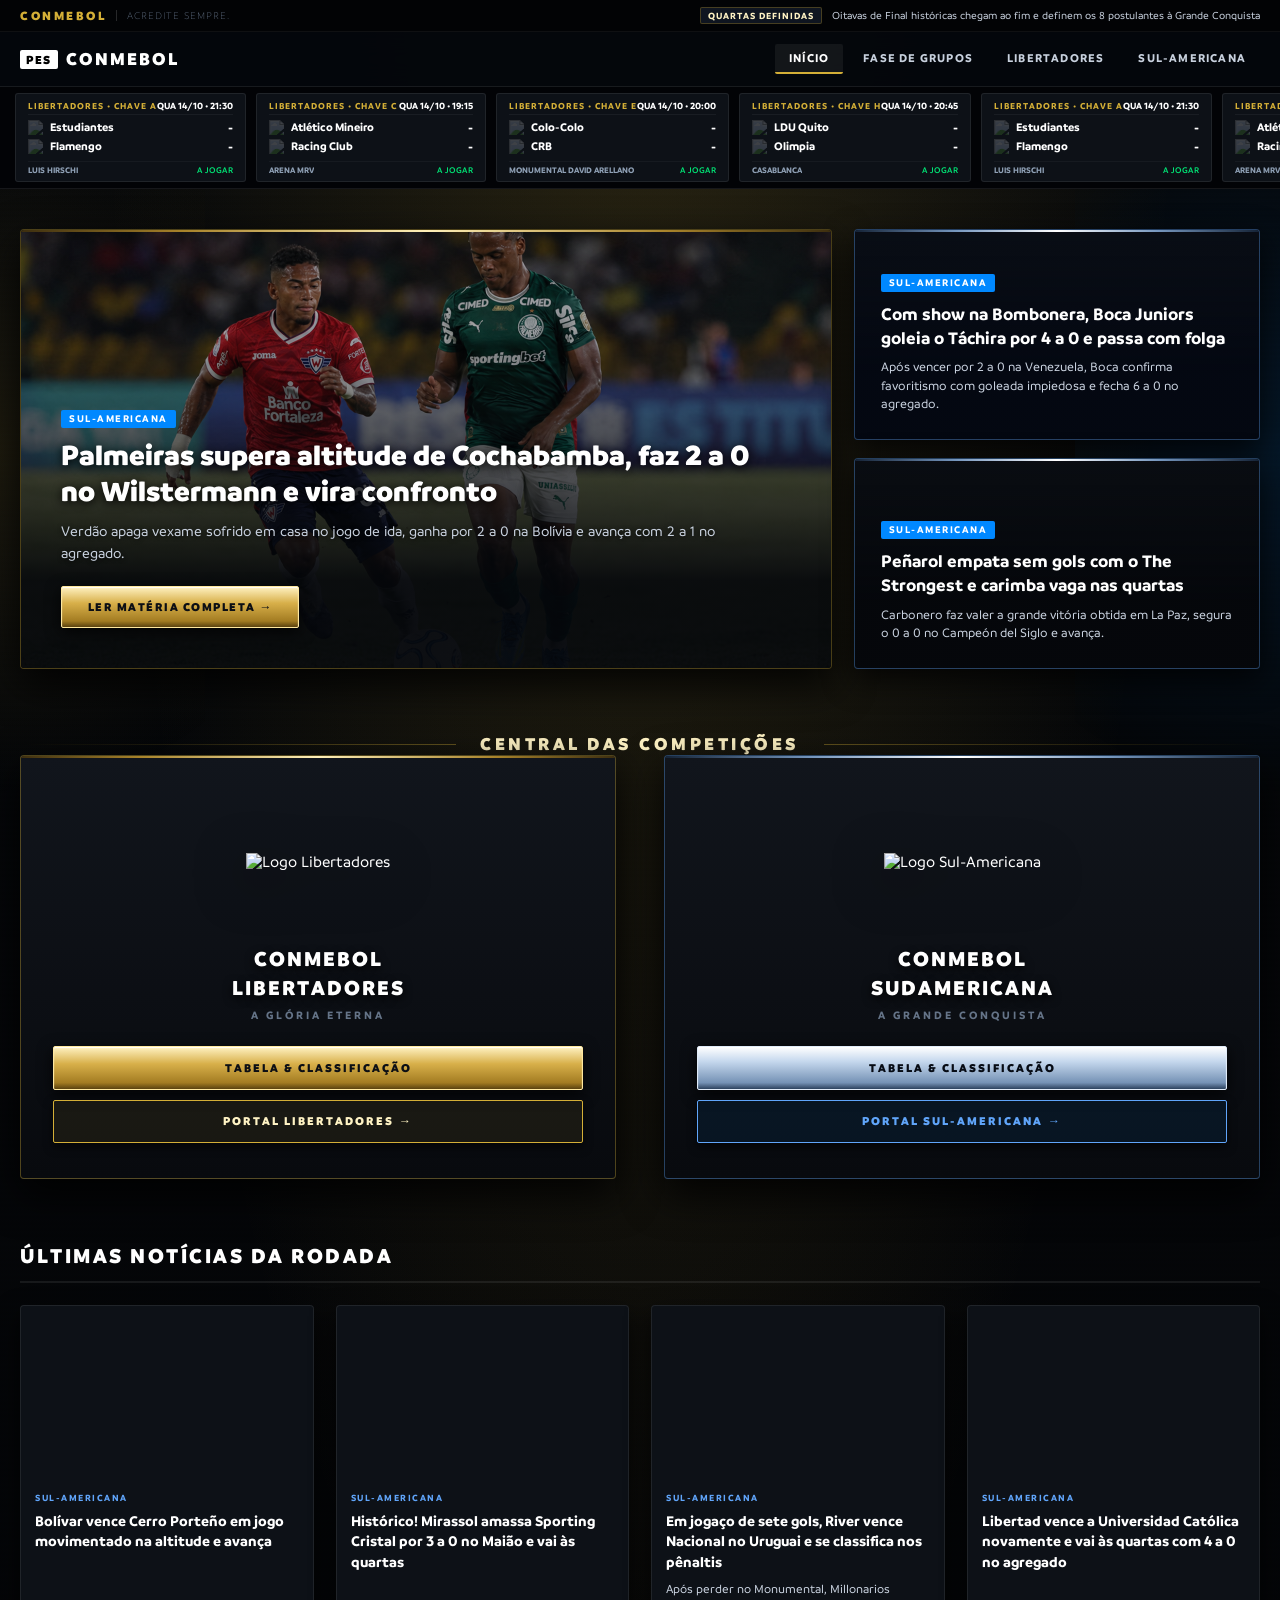
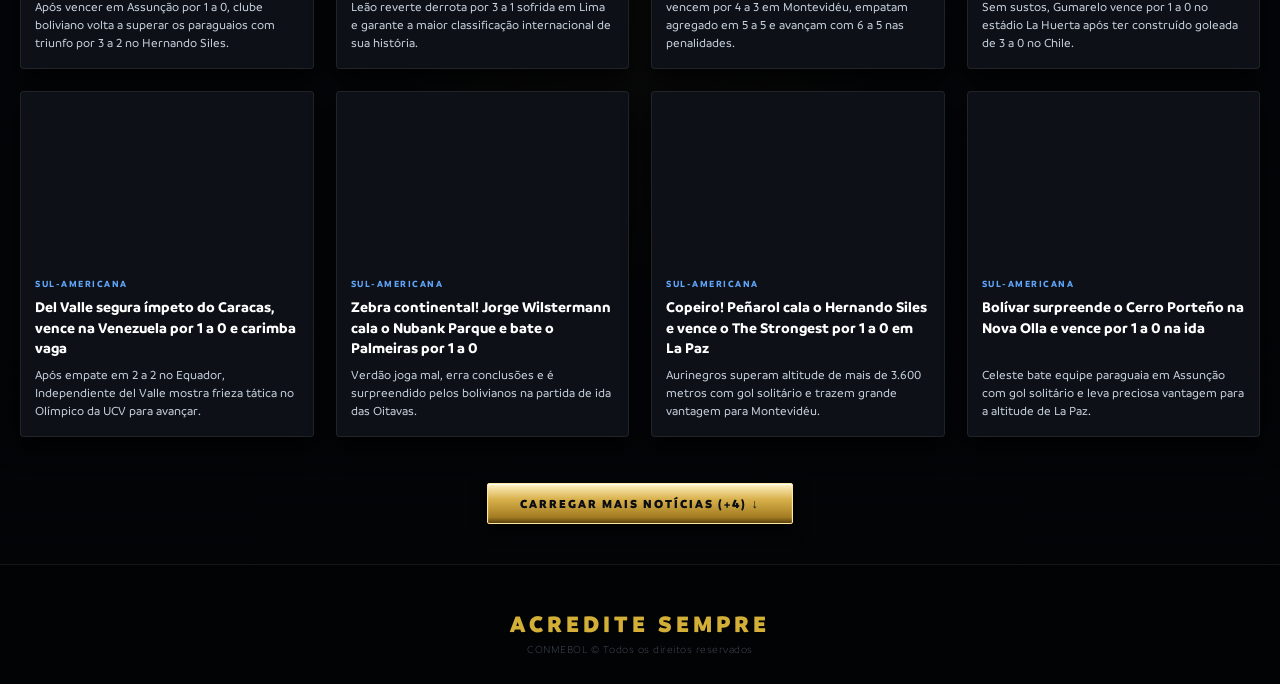
==== commit 1f3da395: "resolvendo tudo" ====
--- a/index.html
+++ b/index.html
@@ -53,42 +53,16 @@
 
     <!-- 4. CONTEÚDO PRINCIPAL DO PORTAL -->
     <main id="corpo-portal">
-
-        <!-- GRID DE MANCHETES PRINCIPAIS (NOTICIAS.JSON) -->
+       <!-- GRID DE MANCHETES PRINCIPAIS (ALIMENTADO AUTOMATICAMENTE POR DATA) -->
         <section class="secao-hero-ge">
-            <!-- Manchete Principal (Grande à Esquerda) -->
+            <!-- Manchete Principal (Mais Recente Continental) -->
             <article class="manchete-hero-grande" id="hero-destaque-principal">
-                <div class="imagem-hero-bg" style="background-image: linear-gradient(to top, rgba(4,6,10,0.96) 20%, rgba(4,6,10,0.35) 75%), url('https://admin.cnnbrasil.com.br/wp-content/uploads/sites/12/2025/03/taca-libertadores-e1742232529519.jpeg?w=1200&h=675&crop=1');">
-                    <div class="conteudo-hero">
-                        <span class="badge-categoria-hero ouro">CONMEBOL LIBERTADORES</span>
-                        <h2>6ª Rodada Decisiva: Quem garante liderança no Pote 1 e quem vai para a Sul-Americana?</h2>
-                        <p>Última rodada da fase de grupos define os 16 classificados às Oitavas de Final e os 16 times que entram direto na Sul-Americana.</p>
-                        <div class="botoes-hero-links">
-                            <a href="fase-de-grupos.html" class="btn-hero primario">Tabela de Grupos &rarr;</a>
-                        </div>
-                    </div>
-                </div>
+                <!-- Injetado dinamicamente -->
             </article>
 
-            <!-- Coluna de Manchetes Secundárias (À Direita) -->
+            <!-- Coluna Secundária (2ª e 3ª Mais Recentes) -->
             <div class="coluna-hero-secundaria" id="hero-destaques-secundarios">
-                
-                <!-- Manchete Sul-Americana -->
-                <article class="card-hero-menor com-imagem" style="background-image: linear-gradient(to top, rgba(3,7,17,0.96) 30%, rgba(3,7,17,0.4) 100%), url('https://img.band.com.br/image/2025/10/10/trofeu-da-sul-americana-13580.jpg');">
-                    <div class="conteudo-card-menor">
-                        <span class="badge-categoria-hero azul">SUL-AMERICANA</span>
-                        <h3>3º e 4º colocados da Libertadores caem direto para as Oitavas da Sula</h3>
-                        <p>Sem repescagem: 16 eliminados da Liberta iniciam a disputa da Grande Conquista na fase eliminatória.</p>
-                    </div>
-                </article>
-
-                <article class="card-hero-menor" style="background-image: linear-gradient(to top, rgba(4,6,10,0.96) 30%, rgba(4,6,10,0.4) 100%), url('https://conteudo.imguol.com.br/c/esporte/bb/2024/03/18/a-conmebol-e-a-puma-apresentaram-a-nova-versao-da-bola-cumbre-para-a-copa-libertadores-e-sul-americana-1710803823080_v2_1x1.jpg');">
-                    <div class="conteudo-card-menor">
-                        <span class="badge-categoria-hero neutro">CRITÉRIOS</span>
-                        <h3>Confronto Direto e Saldo de Gols: Como funciona o desempate no PES</h3>
-                        <p>Entenda a ordem dos critérios aplicados na definição dos líderes de cada chave.</p>
-                    </div>
-                </article>
+                <!-- Injetado dinamicamente -->
             </div>
         </section>
 
@@ -128,7 +102,7 @@
                         <span class="slogan-card">A GRANDE CONQUISTA</span>
                     </div>
                     <div class="botoes-card-acoes">
-                        <a href="fase-de-grupos.html" class="btn-card azul-btn">Tabela &amp; Classificação</a>
+                        <a href="sulamericana-oficial.html" class="btn-card azul-btn">Tabela &amp; Classificação</a>
                         <a href="sulamericana.html" class="btn-card azul-outline">Portal Sul-Americana &rarr;</a>
                     </div>
                 </article>
